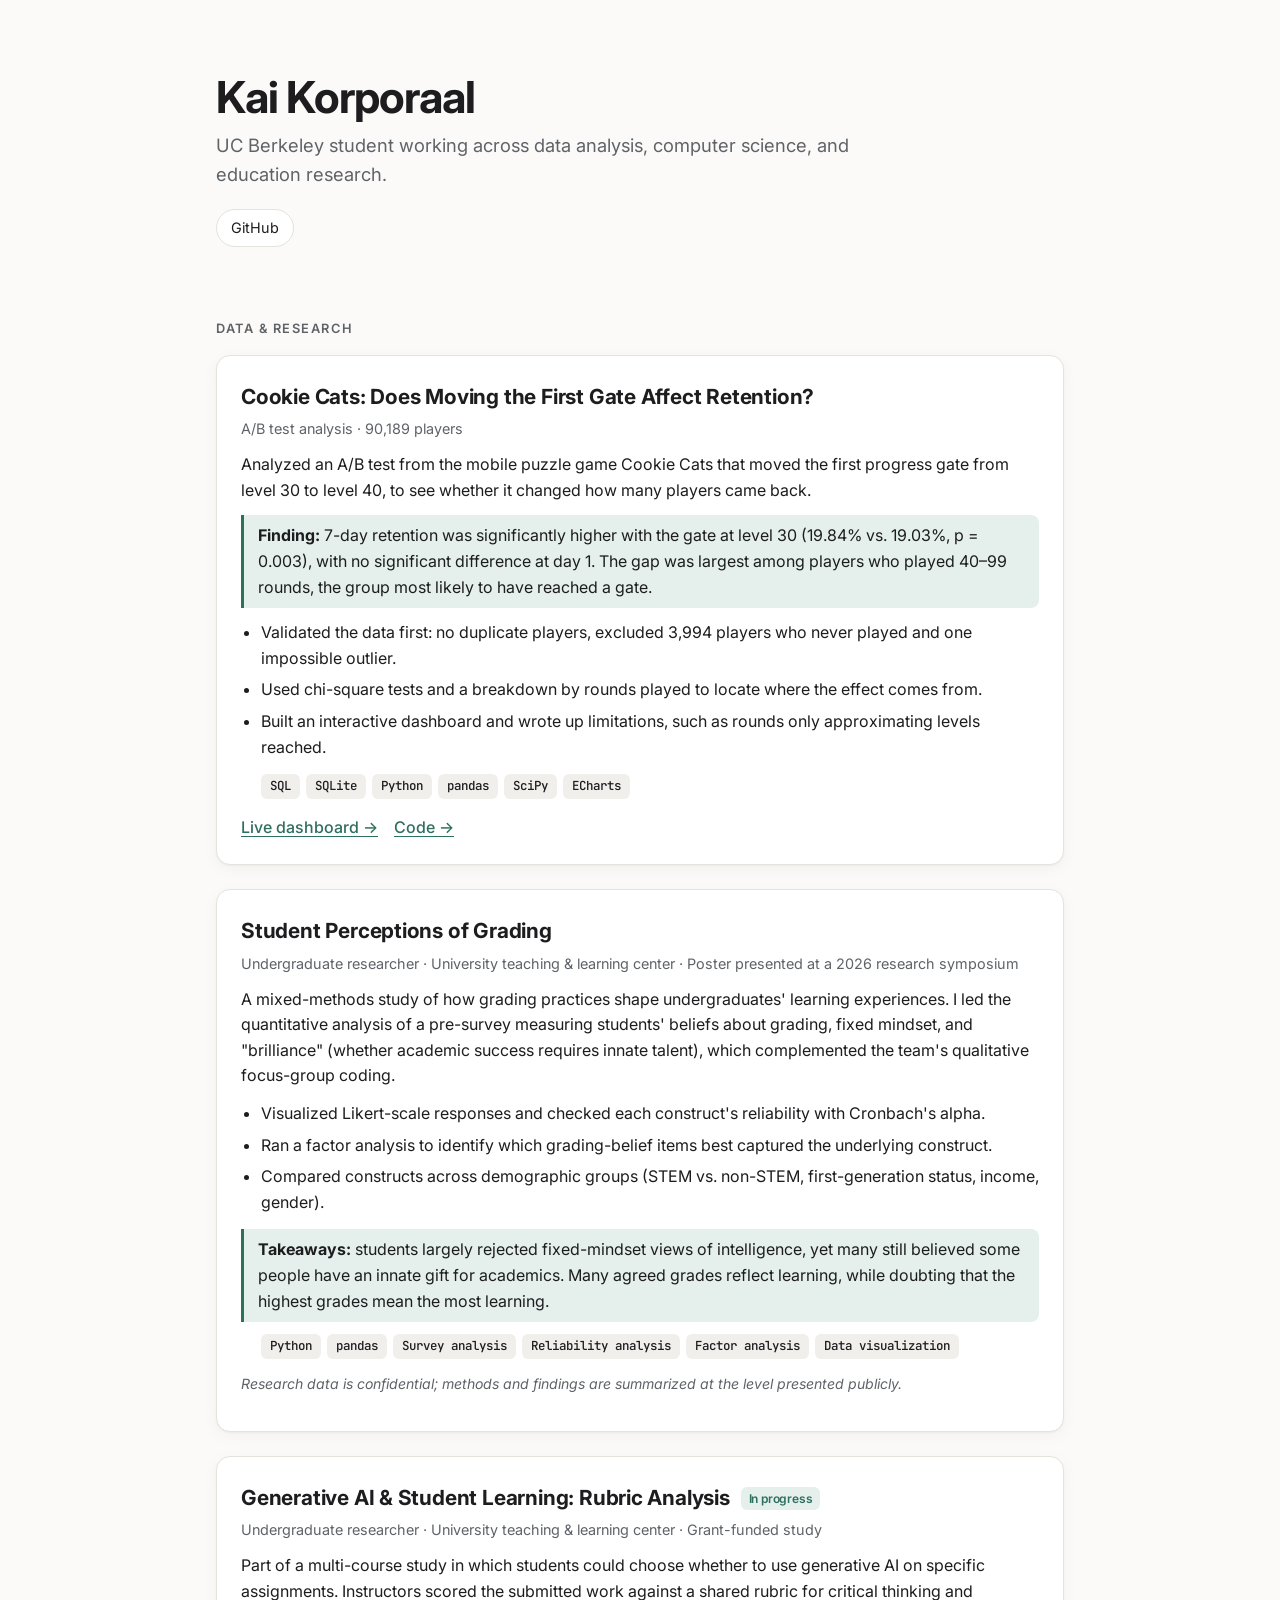
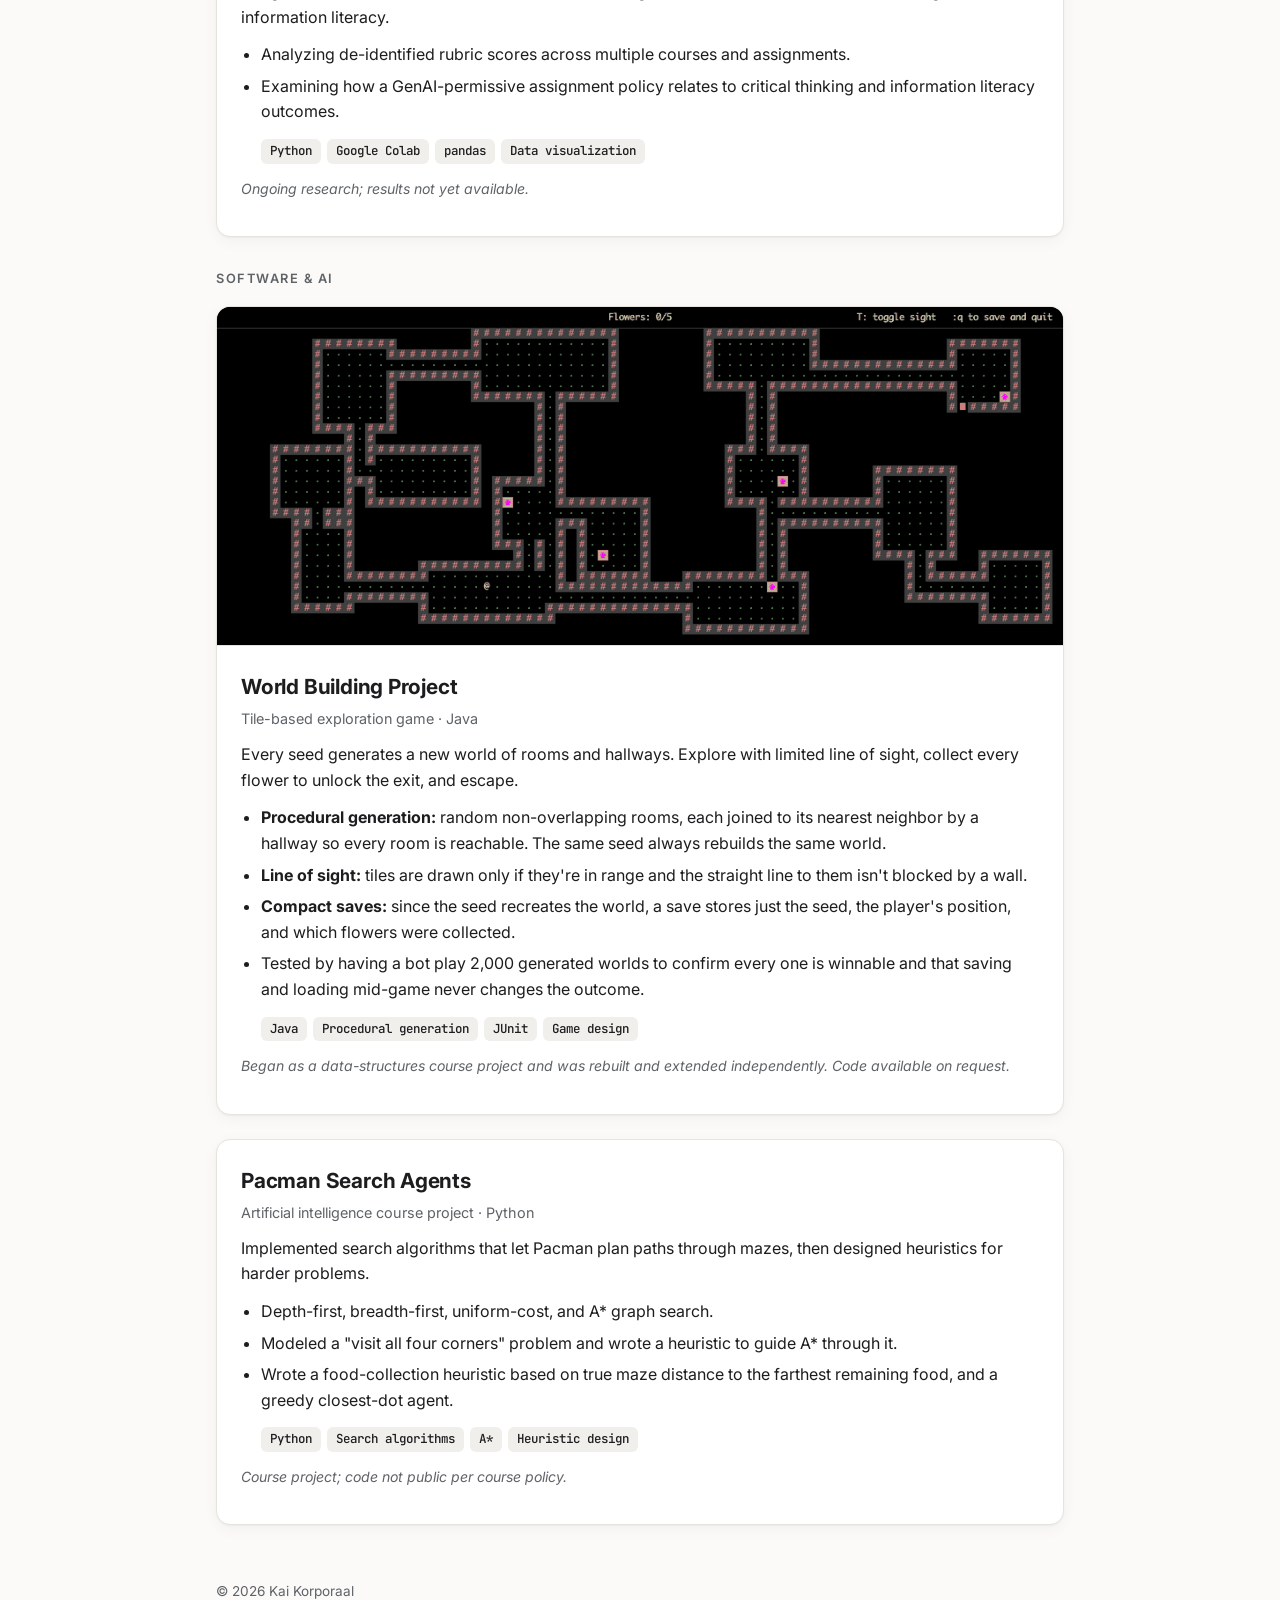
==== index.html @ c6105f13 "Add portfolio site Co-Authored-By: Claude Opus 5.5 <noreply@anthropic.com>" ====
<!DOCTYPE html>
<html lang="en">
<head>
<meta charset="utf-8">
<meta name="viewport" content="width=device-width, initial-scale=1">
<title>Kai Korporaal — Portfolio</title>
<meta name="description" content="Projects in data analysis, AI search, game development, and education research.">
<link rel="preconnect" href="https://fonts.googleapis.com">
<link rel="preconnect" href="https://fonts.gstatic.com" crossorigin>
<link href="https://fonts.googleapis.com/css2?family=Inter:wght@400;500;600;700&family=JetBrains+Mono:wght@400;500&display=swap" rel="stylesheet">
<style>
  :root {
    --bg: #fbfaf8;
    --surface: #ffffff;
    --text: #1d1d1f;
    --muted: #5f6368;
    --border: #e6e3de;
    --accent: #2f6f5e;
    --accent-soft: #e5f0ec;
    --tag-bg: #f1efeb;
    --shadow: 0 1px 2px rgba(0,0,0,.04), 0 4px 16px rgba(0,0,0,.04);
  }
  @media (prefers-color-scheme: dark) {
    :root:not([data-theme="light"]) {
      --bg: #141516;
      --surface: #1c1e20;
      --text: #ececec;
      --muted: #a3a8ad;
      --border: #2e3134;
      --accent: #7cc4ad;
      --accent-soft: #1f3530;
      --tag-bg: #262a2d;
      --shadow: none;
    }
  }
  :root[data-theme="dark"] {
    --bg: #141516;
    --surface: #1c1e20;
    --text: #ececec;
    --muted: #a3a8ad;
    --border: #2e3134;
    --accent: #7cc4ad;
    --accent-soft: #1f3530;
    --tag-bg: #262a2d;
    --shadow: none;
  }

  * { box-sizing: border-box; }
  html { -webkit-text-size-adjust: 100%; }
  body {
    margin: 0;
    background: var(--bg);
    color: var(--text);
    font: 16px/1.6 Inter, system-ui, -apple-system, sans-serif;
  }
  a { color: var(--accent); text-underline-offset: 3px; }
  .wrap { max-width: 880px; margin: 0 auto; padding: 0 16px; }

  header { padding: 72px 0 40px; }
  h1 { font-size: clamp(2rem, 5vw, 2.75rem); line-height: 1.15; margin: 0 0 8px; letter-spacing: -0.02em; }
  .headline { font-size: 1.15rem; color: var(--muted); margin: 0 0 20px; max-width: 60ch; }
  .links { display: flex; flex-wrap: wrap; gap: 10px; }
  .links a {
    display: inline-flex; align-items: center; gap: 6px;
    padding: 6px 14px; border: 1px solid var(--border); border-radius: 999px;
    background: var(--surface); color: var(--text); text-decoration: none; font-size: .9rem;
  }
  .links a:hover { border-color: var(--accent); color: var(--accent); }

  h2.section {
    font-size: .8rem; text-transform: uppercase; letter-spacing: .12em;
    color: var(--muted); margin: 32px 0 16px; font-weight: 600;
  }

  .project {
    background: var(--surface); border: 1px solid var(--border); border-radius: 14px;
    box-shadow: var(--shadow); margin-bottom: 24px; overflow: hidden;
  }
  .project .media { background: #000; border-bottom: 1px solid var(--border); }
  .project .media img { display: block; width: 100%; height: auto; }
  .project .body { padding: 24px; }
  .project h3 { margin: 0 0 4px; font-size: 1.3rem; letter-spacing: -0.01em; }
  .meta { color: var(--muted); font-size: .9rem; margin: 0 0 14px; }
  .status {
    display: inline-block; font-size: .75rem; font-weight: 600; padding: 2px 8px;
    border-radius: 6px; background: var(--accent-soft); color: var(--accent); margin-left: 6px;
    vertical-align: 2px;
  }
  .project p { margin: 0 0 12px; }
  .project ul { margin: 0 0 14px; padding-left: 20px; }
  .project li { margin-bottom: 6px; }
  .tags { display: flex; flex-wrap: wrap; gap: 6px; margin: 16px 0 0; padding: 0; list-style: none; }
  .tags li {
    font: 500 .78rem/1 "JetBrains Mono", ui-monospace, monospace;
    background: var(--tag-bg); padding: 6px 9px; border-radius: 6px; margin: 0;
  }
  .actions { display: flex; flex-wrap: wrap; gap: 16px; margin-top: 16px; font-weight: 500; }
  .note { font-size: .88rem; color: var(--muted); font-style: italic; }
  .highlight {
    border-left: 3px solid var(--accent); padding: 8px 14px; margin: 0 0 14px;
    background: var(--accent-soft); border-radius: 0 8px 8px 0;
  }

  footer { color: var(--muted); font-size: .85rem; padding: 32px 0 56px; }

  @media (max-width: 560px) {
    header { padding: 48px 0 28px; }
    .project .body { padding: 18px; }
  }
</style>
</head>
<body>
<div class="wrap">

  <header>
    <h1>Kai Korporaal</h1>
    <p class="headline">UC Berkeley student working across data analysis, computer science, and education research.</p>
    <nav class="links" aria-label="Contact">
      <a href="https://github.com/kaikorporaal28">GitHub</a>
    </nav>
  </header>

  <main>
    <h2 class="section">Data &amp; Research</h2>

    <article class="project">
      <div class="body">
        <h3>Cookie Cats: Does Moving the First Gate Affect Retention?</h3>
        <p class="meta">A/B test analysis · 90,189 players</p>
        <p>Analyzed an A/B test from the mobile puzzle game Cookie Cats that moved the first
          progress gate from level 30 to level 40, to see whether it changed how many players came back.</p>
        <p class="highlight"><strong>Finding:</strong> 7-day retention was significantly higher with the gate at level 30
          (19.84% vs. 19.03%, p = 0.003), with no significant difference at day 1. The gap was largest among
          players who played 40–99 rounds, the group most likely to have reached a gate.</p>
        <ul>
          <li>Validated the data first: no duplicate players, excluded 3,994 players who never played and one impossible outlier.</li>
          <li>Used chi-square tests and a breakdown by rounds played to locate where the effect comes from.</li>
          <li>Built an interactive dashboard and wrote up limitations, such as rounds only approximating levels reached.</li>
        </ul>
        <ul class="tags"><li>SQL</li><li>SQLite</li><li>Python</li><li>pandas</li><li>SciPy</li><li>ECharts</li></ul>
        <div class="actions">
          <a href="https://kaikorporaal28.github.io/cookie-cats/">Live dashboard →</a>
          <a href="https://github.com/kaikorporaal28/cookie-cats">Code →</a>
        </div>
      </div>
    </article>

    <article class="project">
      <div class="body">
        <h3>Student Perceptions of Grading</h3>
        <p class="meta">Undergraduate researcher · University teaching &amp; learning center · Poster presented at a 2026 research symposium</p>
        <p>A mixed-methods study of how grading practices shape undergraduates' learning experiences. I led the
          quantitative analysis of a pre-survey measuring students' beliefs about grading, fixed mindset, and
          "brilliance" (whether academic success requires innate talent), which complemented the team's
          qualitative focus-group coding.</p>
        <ul>
          <li>Visualized Likert-scale responses and checked each construct's reliability with Cronbach's alpha.</li>
          <li>Ran a factor analysis to identify which grading-belief items best captured the underlying construct.</li>
          <li>Compared constructs across demographic groups (STEM vs. non-STEM, first-generation status, income, gender).</li>
        </ul>
        <p class="highlight"><strong>Takeaways:</strong> students largely rejected fixed-mindset views of intelligence, yet
          many still believed some people have an innate gift for academics. Many agreed grades reflect learning,
          while doubting that the highest grades mean the most learning.</p>
        <ul class="tags"><li>Python</li><li>pandas</li><li>Survey analysis</li><li>Reliability analysis</li><li>Factor analysis</li><li>Data visualization</li></ul>
        <p class="note">Research data is confidential; methods and findings are summarized at the level presented publicly.</p>
      </div>
    </article>

    <article class="project">
      <div class="body">
        <h3>Generative AI &amp; Student Learning: Rubric Analysis <span class="status">In progress</span></h3>
        <p class="meta">Undergraduate researcher · University teaching &amp; learning center · Grant-funded study</p>
        <p>Part of a multi-course study in which students could choose whether to use generative AI on
          specific assignments. Instructors scored the submitted work against a shared rubric for critical
          thinking and information literacy.</p>
        <ul>
          <li>Analyzing de-identified rubric scores across multiple courses and assignments.</li>
          <li>Examining how a GenAI-permissive assignment policy relates to critical thinking and information literacy outcomes.</li>
        </ul>
        <ul class="tags"><li>Python</li><li>Google Colab</li><li>pandas</li><li>Data visualization</li></ul>
        <p class="note">Ongoing research; results not yet available.</p>
      </div>
    </article>

    <h2 class="section">Software &amp; AI</h2>

    <article class="project">
      <div class="media">
        <img src="assets/world-building-demo.gif" width="960" height="384"
             alt="Gameplay: the player explores a generated dungeon with limited line of sight, collects five flowers, and escapes through the door.">
      </div>
      <div class="body">
        <h3>World Building Project</h3>
        <p class="meta">Tile-based exploration game · Java</p>
        <p>Every seed generates a new world of rooms and hallways. Explore with limited line of sight,
          collect every flower to unlock the exit, and escape.</p>
        <ul>
          <li><strong>Procedural generation:</strong> random non-overlapping rooms, each joined to its nearest neighbor by a hallway so every room is reachable. The same seed always rebuilds the same world.</li>
          <li><strong>Line of sight:</strong> tiles are drawn only if they're in range and the straight line to them isn't blocked by a wall.</li>
          <li><strong>Compact saves:</strong> since the seed recreates the world, a save stores just the seed, the player's position, and which flowers were collected.</li>
          <li>Tested by having a bot play 2,000 generated worlds to confirm every one is winnable and that saving and loading mid-game never changes the outcome.</li>
        </ul>
        <ul class="tags"><li>Java</li><li>Procedural generation</li><li>JUnit</li><li>Game design</li></ul>
        <p class="note">Began as a data-structures course project and was rebuilt and extended independently. Code available on request.</p>
      </div>
    </article>

    <article class="project">
      <div class="body">
        <h3>Pacman Search Agents</h3>
        <p class="meta">Artificial intelligence course project · Python</p>
        <p>Implemented search algorithms that let Pacman plan paths through mazes, then designed heuristics
          for harder problems.</p>
        <ul>
          <li>Depth-first, breadth-first, uniform-cost, and A* graph search.</li>
          <li>Modeled a "visit all four corners" problem and wrote a heuristic to guide A* through it.</li>
          <li>Wrote a food-collection heuristic based on true maze distance to the farthest remaining food, and a greedy closest-dot agent.</li>
        </ul>
        <ul class="tags"><li>Python</li><li>Search algorithms</li><li>A*</li><li>Heuristic design</li></ul>
        <p class="note">Course project; code not public per course policy.</p>
      </div>
    </article>
  </main>

  <footer>© 2026 Kai Korporaal</footer>
</div>
</body>
</html>
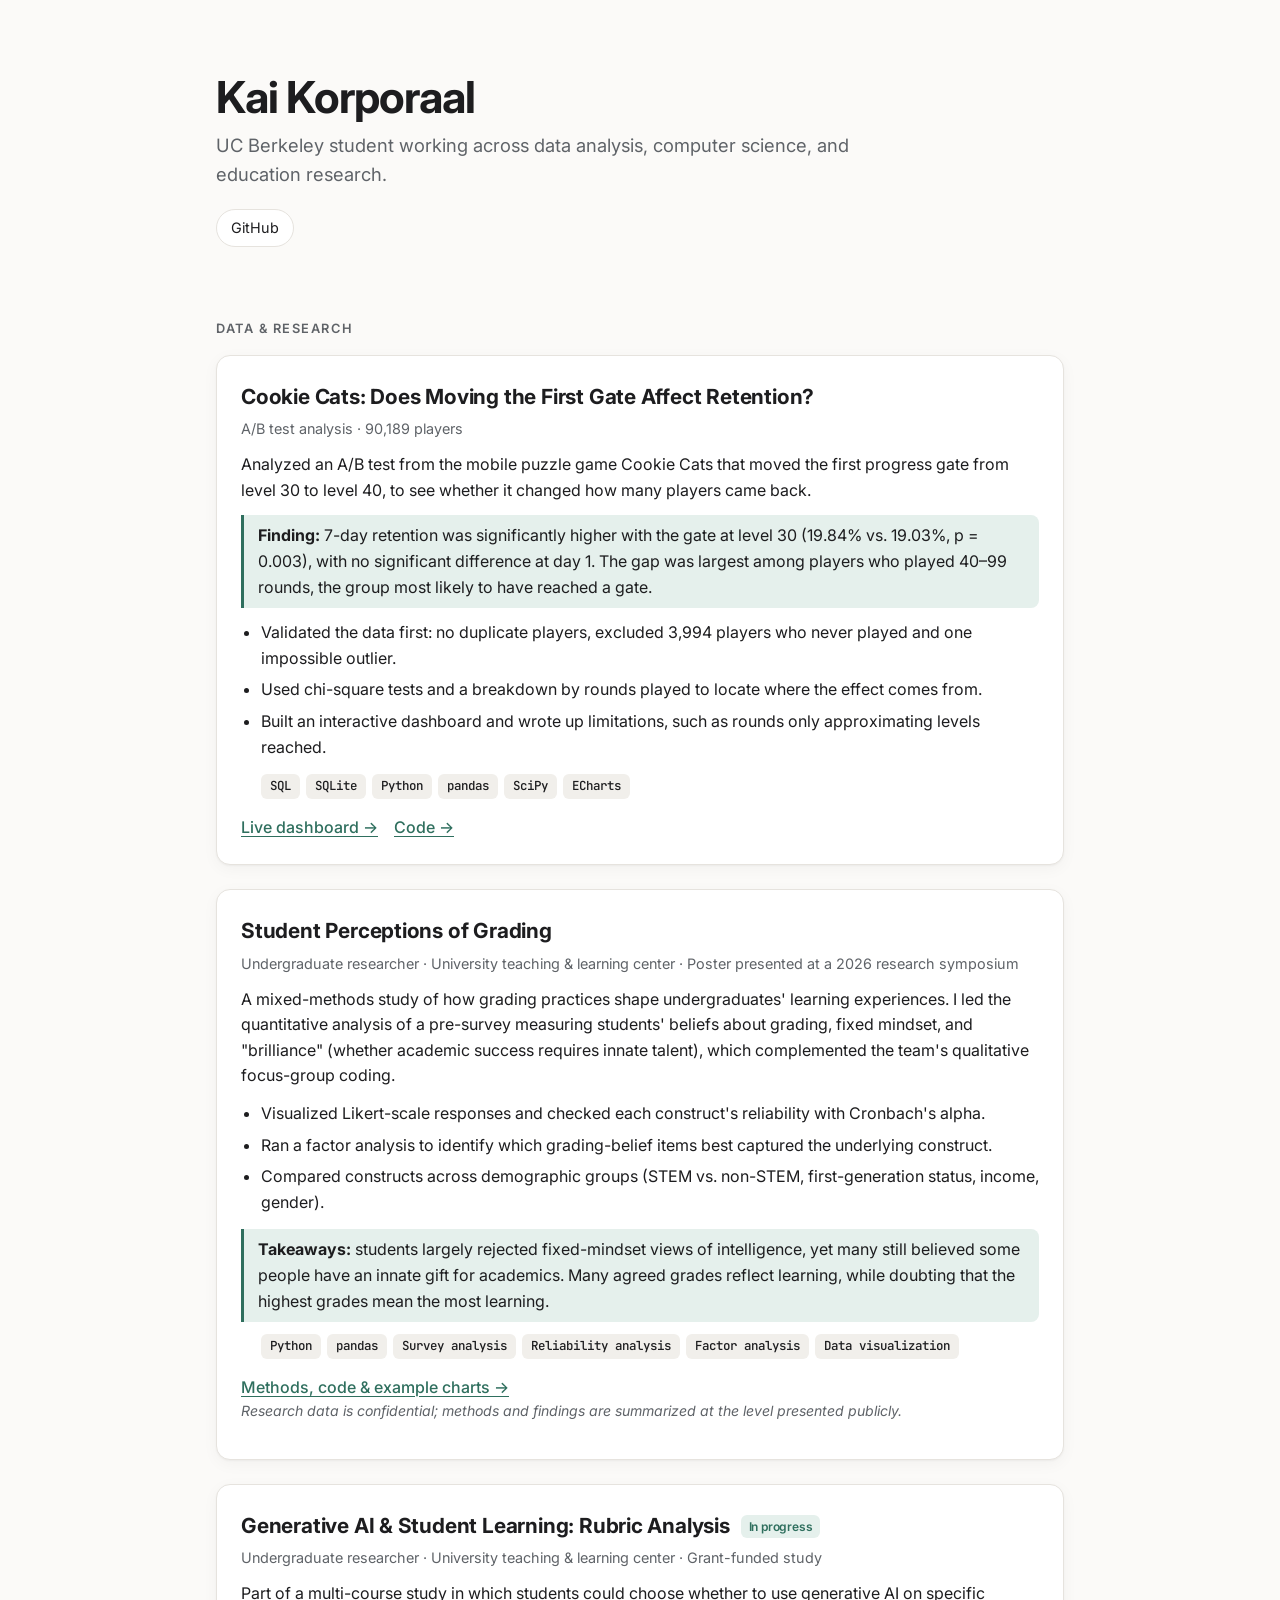
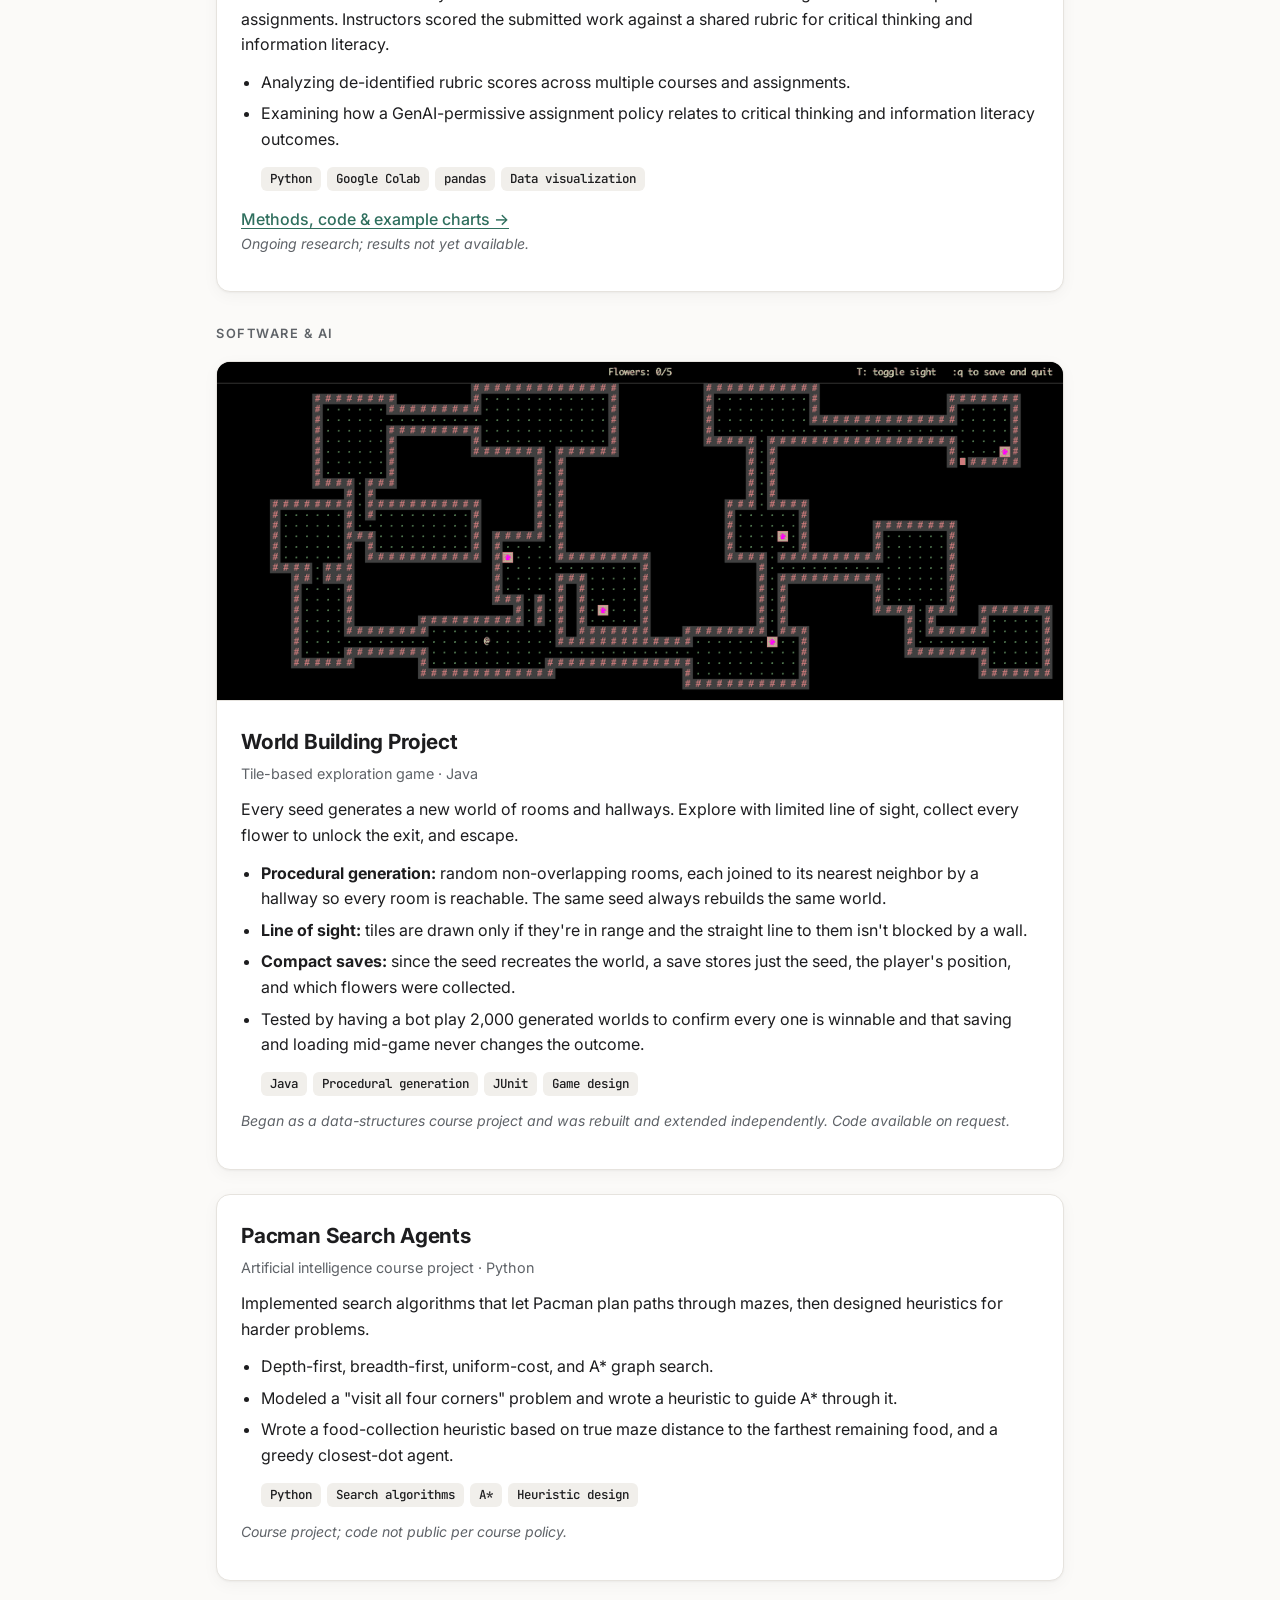
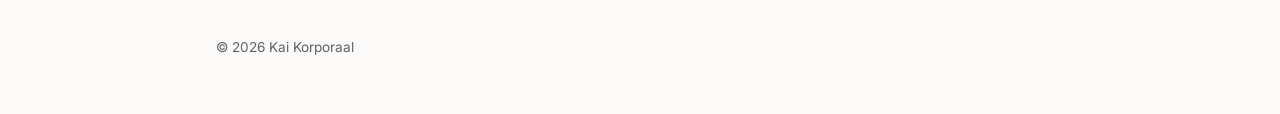
==== commit 53080a85: "Add research detail pages with code samples and simulated-data charts Co-Authored-By: Claude Opus 5." ====
--- a/index.html
+++ b/index.html
@@ -8,106 +8,7 @@
 <link rel="preconnect" href="https://fonts.googleapis.com">
 <link rel="preconnect" href="https://fonts.gstatic.com" crossorigin>
 <link href="https://fonts.googleapis.com/css2?family=Inter:wght@400;500;600;700&family=JetBrains+Mono:wght@400;500&display=swap" rel="stylesheet">
-<style>
-  :root {
-    --bg: #fbfaf8;
-    --surface: #ffffff;
-    --text: #1d1d1f;
-    --muted: #5f6368;
-    --border: #e6e3de;
-    --accent: #2f6f5e;
-    --accent-soft: #e5f0ec;
-    --tag-bg: #f1efeb;
-    --shadow: 0 1px 2px rgba(0,0,0,.04), 0 4px 16px rgba(0,0,0,.04);
-  }
-  @media (prefers-color-scheme: dark) {
-    :root:not([data-theme="light"]) {
-      --bg: #141516;
-      --surface: #1c1e20;
-      --text: #ececec;
-      --muted: #a3a8ad;
-      --border: #2e3134;
-      --accent: #7cc4ad;
-      --accent-soft: #1f3530;
-      --tag-bg: #262a2d;
-      --shadow: none;
-    }
-  }
-  :root[data-theme="dark"] {
-    --bg: #141516;
-    --surface: #1c1e20;
-    --text: #ececec;
-    --muted: #a3a8ad;
-    --border: #2e3134;
-    --accent: #7cc4ad;
-    --accent-soft: #1f3530;
-    --tag-bg: #262a2d;
-    --shadow: none;
-  }
-
-  * { box-sizing: border-box; }
-  html { -webkit-text-size-adjust: 100%; }
-  body {
-    margin: 0;
-    background: var(--bg);
-    color: var(--text);
-    font: 16px/1.6 Inter, system-ui, -apple-system, sans-serif;
-  }
-  a { color: var(--accent); text-underline-offset: 3px; }
-  .wrap { max-width: 880px; margin: 0 auto; padding: 0 16px; }
-
-  header { padding: 72px 0 40px; }
-  h1 { font-size: clamp(2rem, 5vw, 2.75rem); line-height: 1.15; margin: 0 0 8px; letter-spacing: -0.02em; }
-  .headline { font-size: 1.15rem; color: var(--muted); margin: 0 0 20px; max-width: 60ch; }
-  .links { display: flex; flex-wrap: wrap; gap: 10px; }
-  .links a {
-    display: inline-flex; align-items: center; gap: 6px;
-    padding: 6px 14px; border: 1px solid var(--border); border-radius: 999px;
-    background: var(--surface); color: var(--text); text-decoration: none; font-size: .9rem;
-  }
-  .links a:hover { border-color: var(--accent); color: var(--accent); }
-
-  h2.section {
-    font-size: .8rem; text-transform: uppercase; letter-spacing: .12em;
-    color: var(--muted); margin: 32px 0 16px; font-weight: 600;
-  }
-
-  .project {
-    background: var(--surface); border: 1px solid var(--border); border-radius: 14px;
-    box-shadow: var(--shadow); margin-bottom: 24px; overflow: hidden;
-  }
-  .project .media { background: #000; border-bottom: 1px solid var(--border); }
-  .project .media img { display: block; width: 100%; height: auto; }
-  .project .body { padding: 24px; }
-  .project h3 { margin: 0 0 4px; font-size: 1.3rem; letter-spacing: -0.01em; }
-  .meta { color: var(--muted); font-size: .9rem; margin: 0 0 14px; }
-  .status {
-    display: inline-block; font-size: .75rem; font-weight: 600; padding: 2px 8px;
-    border-radius: 6px; background: var(--accent-soft); color: var(--accent); margin-left: 6px;
-    vertical-align: 2px;
-  }
-  .project p { margin: 0 0 12px; }
-  .project ul { margin: 0 0 14px; padding-left: 20px; }
-  .project li { margin-bottom: 6px; }
-  .tags { display: flex; flex-wrap: wrap; gap: 6px; margin: 16px 0 0; padding: 0; list-style: none; }
-  .tags li {
-    font: 500 .78rem/1 "JetBrains Mono", ui-monospace, monospace;
-    background: var(--tag-bg); padding: 6px 9px; border-radius: 6px; margin: 0;
-  }
-  .actions { display: flex; flex-wrap: wrap; gap: 16px; margin-top: 16px; font-weight: 500; }
-  .note { font-size: .88rem; color: var(--muted); font-style: italic; }
-  .highlight {
-    border-left: 3px solid var(--accent); padding: 8px 14px; margin: 0 0 14px;
-    background: var(--accent-soft); border-radius: 0 8px 8px 0;
-  }
-
-  footer { color: var(--muted); font-size: .85rem; padding: 32px 0 56px; }
-
-  @media (max-width: 560px) {
-    header { padding: 48px 0 28px; }
-    .project .body { padding: 18px; }
-  }
-</style>
+<link rel="stylesheet" href="assets/style.css">
 </head>
 <body>
 <div class="wrap">
@@ -162,6 +63,7 @@
           many still believed some people have an innate gift for academics. Many agreed grades reflect learning,
           while doubting that the highest grades mean the most learning.</p>
         <ul class="tags"><li>Python</li><li>pandas</li><li>Survey analysis</li><li>Reliability analysis</li><li>Factor analysis</li><li>Data visualization</li></ul>
+        <div class="actions"><a href="research-grading.html">Methods, code &amp; example charts →</a></div>
         <p class="note">Research data is confidential; methods and findings are summarized at the level presented publicly.</p>
       </div>
     </article>
@@ -178,6 +80,7 @@
           <li>Examining how a GenAI-permissive assignment policy relates to critical thinking and information literacy outcomes.</li>
         </ul>
         <ul class="tags"><li>Python</li><li>Google Colab</li><li>pandas</li><li>Data visualization</li></ul>
+        <div class="actions"><a href="research-genai.html">Methods, code &amp; example charts →</a></div>
         <p class="note">Ongoing research; results not yet available.</p>
       </div>
     </article>
--- a/assets/style.css
+++ b/assets/style.css
@@ -0,0 +1,124 @@
+:root {
+  --bg: #fbfaf8;
+  --surface: #ffffff;
+  --text: #1d1d1f;
+  --muted: #5f6368;
+  --border: #e6e3de;
+  --accent: #2f6f5e;
+  --accent-soft: #e5f0ec;
+  --tag-bg: #f1efeb;
+  --shadow: 0 1px 2px rgba(0,0,0,.04), 0 4px 16px rgba(0,0,0,.04);
+}
+@media (prefers-color-scheme: dark) {
+  :root:not([data-theme="light"]) {
+    --bg: #141516;
+    --surface: #1c1e20;
+    --text: #ececec;
+    --muted: #a3a8ad;
+    --border: #2e3134;
+    --accent: #7cc4ad;
+    --accent-soft: #1f3530;
+    --tag-bg: #262a2d;
+    --shadow: none;
+  }
+}
+:root[data-theme="dark"] {
+  --bg: #141516;
+  --surface: #1c1e20;
+  --text: #ececec;
+  --muted: #a3a8ad;
+  --border: #2e3134;
+  --accent: #7cc4ad;
+  --accent-soft: #1f3530;
+  --tag-bg: #262a2d;
+  --shadow: none;
+}
+
+* { box-sizing: border-box; }
+html { -webkit-text-size-adjust: 100%; }
+body {
+  margin: 0;
+  background: var(--bg);
+  color: var(--text);
+  font: 16px/1.6 Inter, system-ui, -apple-system, sans-serif;
+}
+a { color: var(--accent); text-underline-offset: 3px; }
+.wrap { max-width: 880px; margin: 0 auto; padding: 0 16px; }
+
+header { padding: 72px 0 40px; }
+h1 { font-size: clamp(2rem, 5vw, 2.75rem); line-height: 1.15; margin: 0 0 8px; letter-spacing: -0.02em; }
+.headline { font-size: 1.15rem; color: var(--muted); margin: 0 0 20px; max-width: 60ch; }
+.links { display: flex; flex-wrap: wrap; gap: 10px; }
+.links a {
+  display: inline-flex; align-items: center; gap: 6px;
+  padding: 6px 14px; border: 1px solid var(--border); border-radius: 999px;
+  background: var(--surface); color: var(--text); text-decoration: none; font-size: .9rem;
+}
+.links a:hover { border-color: var(--accent); color: var(--accent); }
+
+h2.section {
+  font-size: .8rem; text-transform: uppercase; letter-spacing: .12em;
+  color: var(--muted); margin: 32px 0 16px; font-weight: 600;
+}
+
+.project {
+  background: var(--surface); border: 1px solid var(--border); border-radius: 14px;
+  box-shadow: var(--shadow); margin-bottom: 24px; overflow: hidden;
+}
+.project .media { background: #000; border-bottom: 1px solid var(--border); }
+.project .media img { display: block; width: 100%; height: auto; }
+.project .body { padding: 24px; }
+.project h3 { margin: 0 0 4px; font-size: 1.3rem; letter-spacing: -0.01em; }
+.meta { color: var(--muted); font-size: .9rem; margin: 0 0 14px; }
+.status {
+  display: inline-block; font-size: .75rem; font-weight: 600; padding: 2px 8px;
+  border-radius: 6px; background: var(--accent-soft); color: var(--accent); margin-left: 6px;
+  vertical-align: 2px;
+}
+.project p { margin: 0 0 12px; }
+.project ul { margin: 0 0 14px; padding-left: 20px; }
+.project li { margin-bottom: 6px; }
+.tags { display: flex; flex-wrap: wrap; gap: 6px; margin: 16px 0 0; padding: 0; list-style: none; }
+.tags li {
+  font: 500 .78rem/1 "JetBrains Mono", ui-monospace, monospace;
+  background: var(--tag-bg); padding: 6px 9px; border-radius: 6px; margin: 0;
+}
+.actions { display: flex; flex-wrap: wrap; gap: 16px; margin-top: 16px; font-weight: 500; }
+.note { font-size: .88rem; color: var(--muted); font-style: italic; }
+.highlight {
+  border-left: 3px solid var(--accent); padding: 8px 14px; margin: 0 0 14px;
+  background: var(--accent-soft); border-radius: 0 8px 8px 0;
+}
+
+footer { color: var(--muted); font-size: .85rem; padding: 32px 0 56px; }
+
+@media (max-width: 560px) {
+  header { padding: 48px 0 28px; }
+  .project .body { padding: 18px; }
+}
+
+/* detail pages */
+.back { display: inline-block; margin: 40px 0 0; font-weight: 500; }
+.page-head { padding: 20px 0 8px; }
+.page-head h1 { font-size: clamp(1.7rem, 4.5vw, 2.3rem); }
+.sim-banner {
+  border: 1px solid var(--border); background: var(--surface); border-radius: 10px;
+  padding: 12px 16px; font-size: .92rem; color: var(--muted); margin: 8px 0 24px;
+}
+.sim-banner strong { color: var(--text); }
+.section-block { margin: 36px 0; }
+.section-block h2 { font-size: 1.25rem; margin: 0 0 8px; letter-spacing: -0.01em; }
+.section-block > p { margin: 0 0 14px; max-width: 70ch; }
+figure { margin: 0 0 20px; background: #fff; border: 1px solid var(--border); border-radius: 12px; padding: 12px; }
+figure img { display: block; width: 100%; height: auto; }
+figcaption { font-size: .85rem; color: #5f6368; margin-top: 8px; }
+pre {
+  margin: 0 0 20px; border: 1px solid var(--border); border-radius: 12px; overflow-x: auto;
+  font: 13px/1.55 "JetBrains Mono", ui-monospace, monospace;
+}
+pre code.hljs { padding: 16px 18px; background: var(--surface); }
+.grid2 { display: grid; grid-template-columns: 1fr 1fr; gap: 16px; }
+@media (max-width: 720px) { .grid2 { grid-template-columns: 1fr; } }
+
+figure.narrow { max-width: 560px; }
+@media (max-width: 560px) { pre { font-size: 11.5px; } }
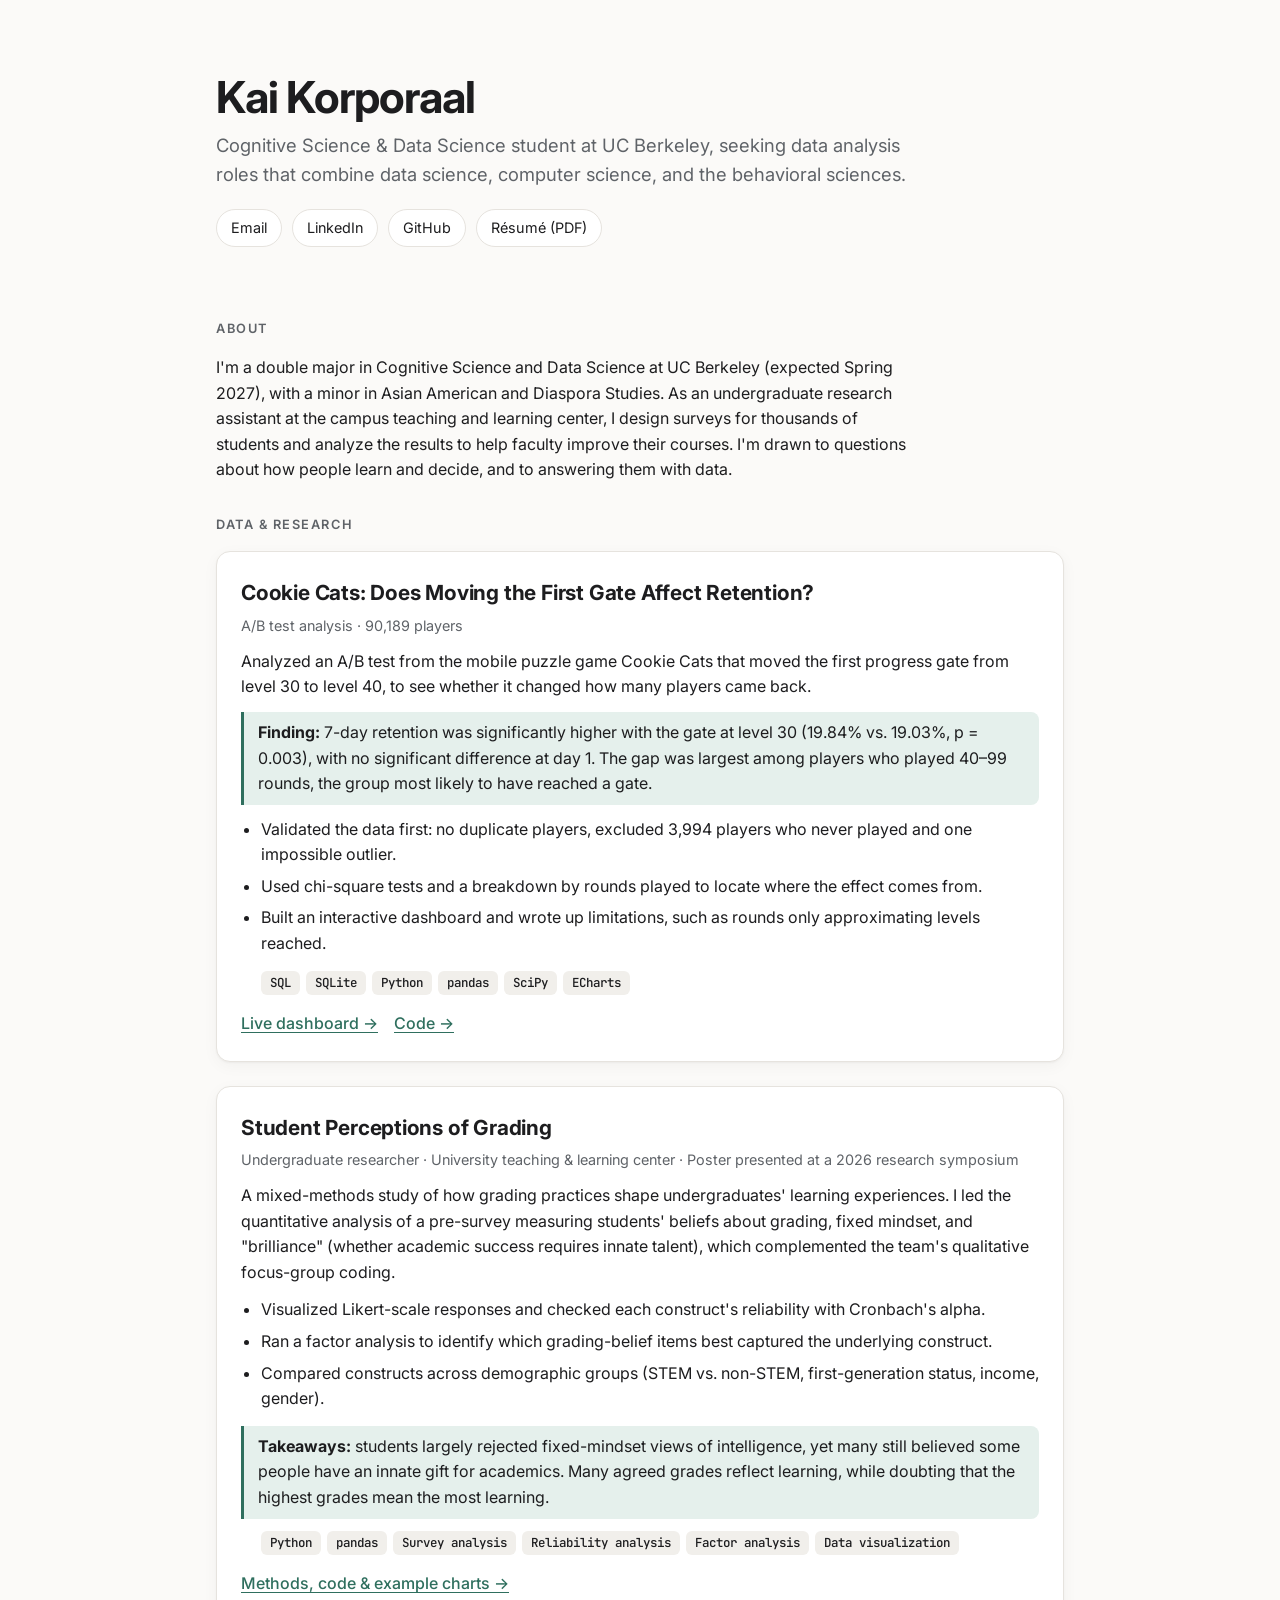
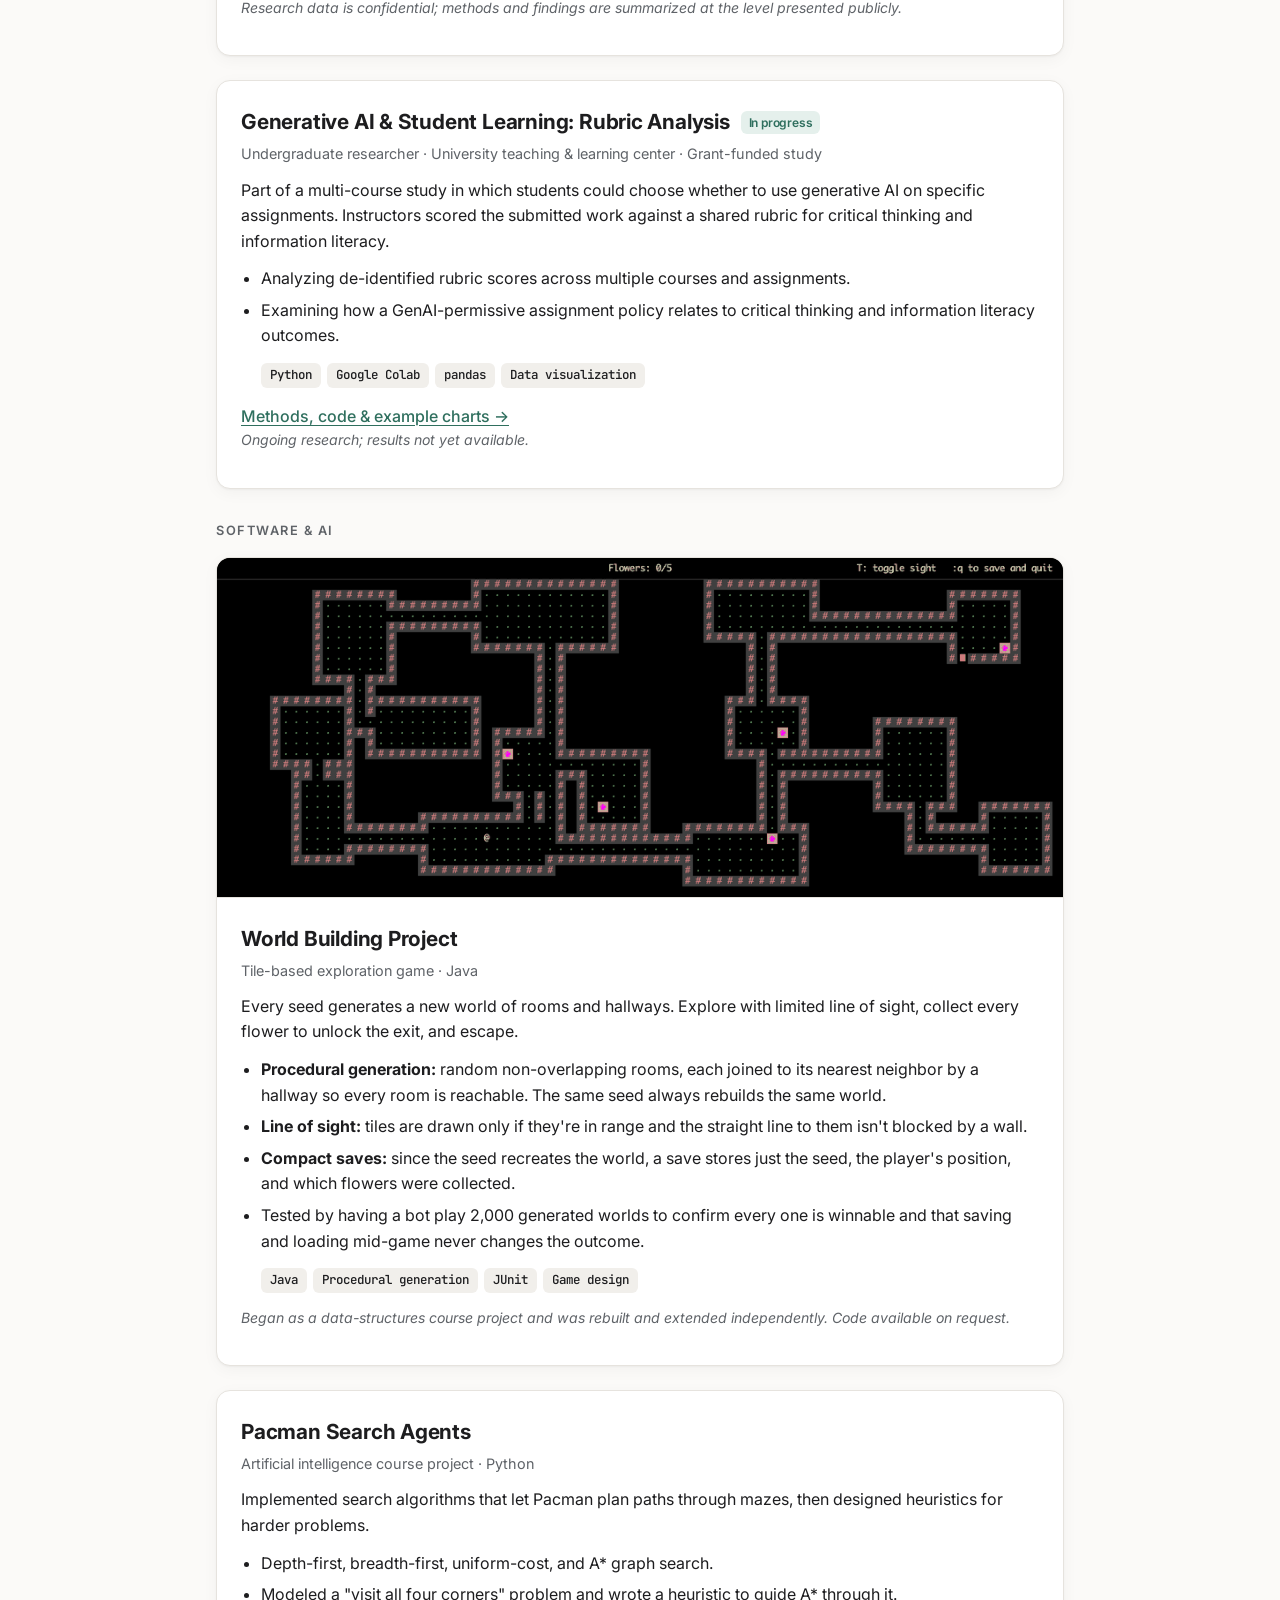
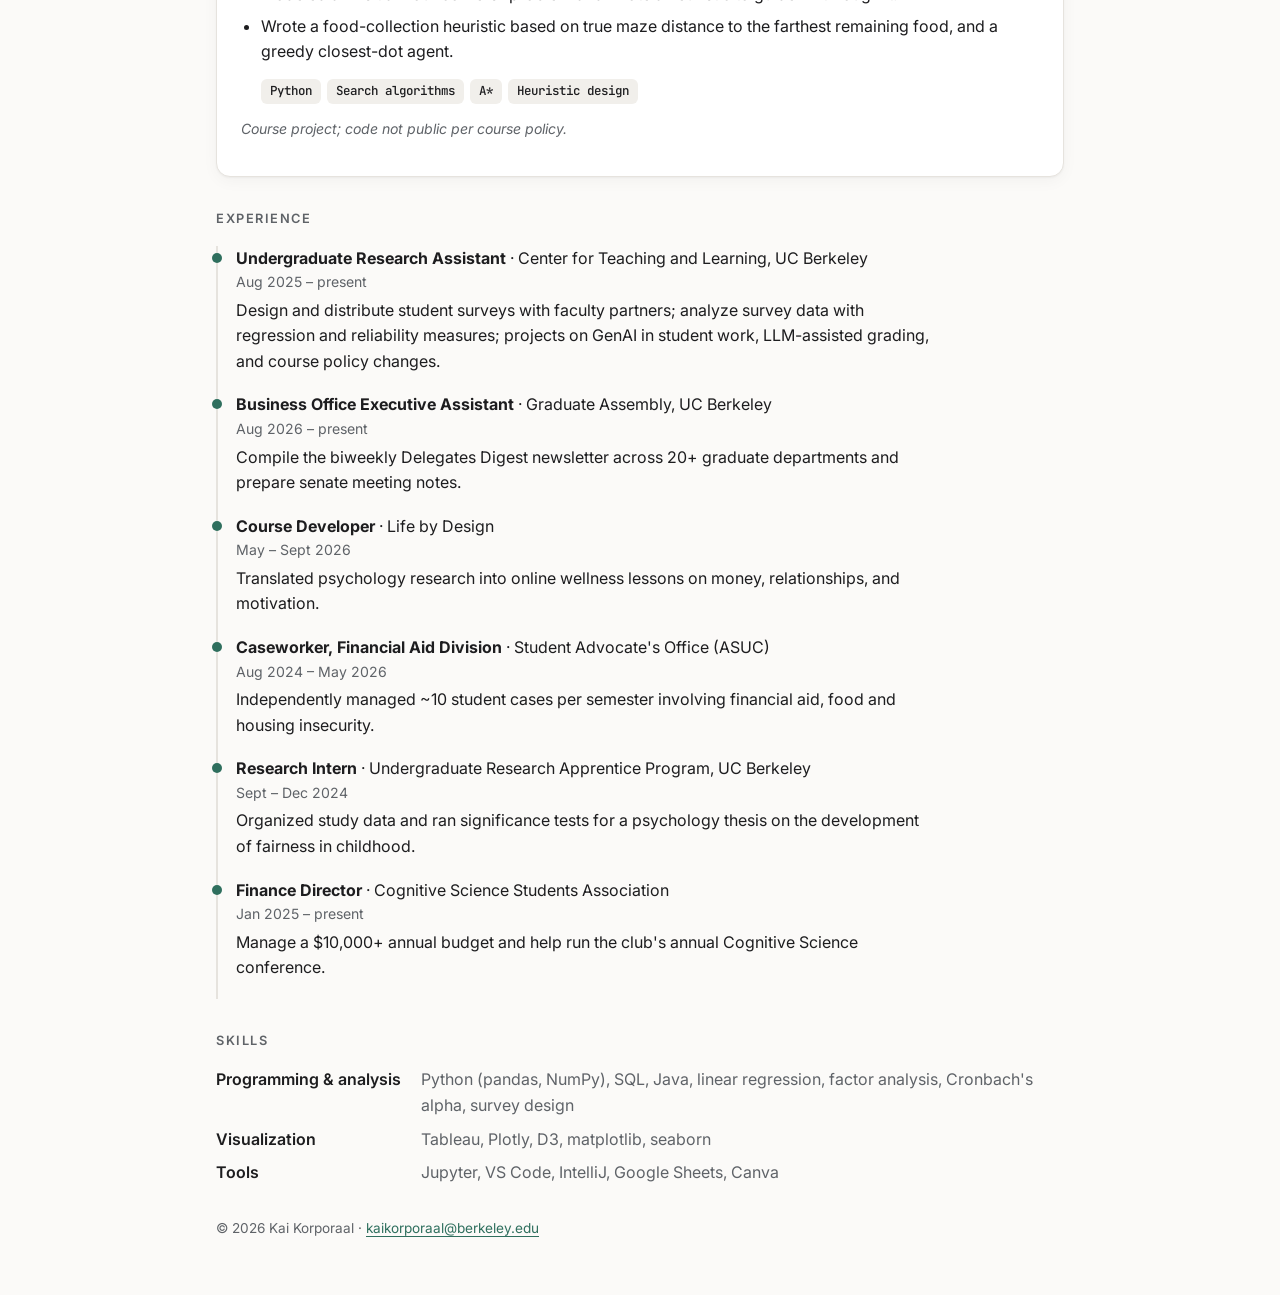
==== commit 61d159a2: "Add contact links, about, experience, and skills Co-Authored-By: Claude Opus 5.5 <noreply@anthropic." ====
--- a/index.html
+++ b/index.html
@@ -15,13 +15,24 @@
 
   <header>
     <h1>Kai Korporaal</h1>
-    <p class="headline">UC Berkeley student working across data analysis, computer science, and education research.</p>
+    <p class="headline">Cognitive Science &amp; Data Science student at UC Berkeley, seeking data analysis roles
+      that combine data science, computer science, and the behavioral sciences.</p>
     <nav class="links" aria-label="Contact">
+      <a href="mailto:kaikorporaal@berkeley.edu">Email</a>
+      <a href="https://www.linkedin.com/in/kai-korporaal-39133924b">LinkedIn</a>
       <a href="https://github.com/kaikorporaal28">GitHub</a>
+      <a href="assets/Kai_Korporaal_Resume.pdf">Résumé (PDF)</a>
     </nav>
   </header>
 
   <main>
+    <h2 class="section">About</h2>
+    <p class="about">I'm a double major in Cognitive Science and Data Science at UC Berkeley (expected Spring 2027),
+      with a minor in Asian American and Diaspora Studies. As an undergraduate research assistant at the
+      campus teaching and learning center, I design surveys for thousands of students and analyze the
+      results to help faculty improve their courses. I'm drawn to questions about how people learn and
+      decide, and to answering them with data.</p>
+
     <h2 class="section">Data &amp; Research</h2>
 
     <article class="project">
@@ -125,7 +136,41 @@
     </article>
   </main>
 
-  <footer>© 2026 Kai Korporaal</footer>
+  <section aria-labelledby="exp">
+    <h2 class="section" id="exp">Experience</h2>
+    <ul class="timeline">
+      <li><div class="role"><strong>Undergraduate Research Assistant</strong> · Center for Teaching and Learning, UC Berkeley</div>
+        <div class="when">Aug 2025 – present</div>
+        <p>Design and distribute student surveys with faculty partners; analyze survey data with regression and
+          reliability measures; projects on GenAI in student work, LLM-assisted grading, and course policy changes.</p></li>
+      <li><div class="role"><strong>Business Office Executive Assistant</strong> · Graduate Assembly, UC Berkeley</div>
+        <div class="when">Aug 2026 – present</div>
+        <p>Compile the biweekly Delegates Digest newsletter across 20+ graduate departments and prepare senate meeting notes.</p></li>
+      <li><div class="role"><strong>Course Developer</strong> · Life by Design</div>
+        <div class="when">May – Sept 2026</div>
+        <p>Translated psychology research into online wellness lessons on money, relationships, and motivation.</p></li>
+      <li><div class="role"><strong>Caseworker, Financial Aid Division</strong> · Student Advocate's Office (ASUC)</div>
+        <div class="when">Aug 2024 – May 2026</div>
+        <p>Independently managed ~10 student cases per semester involving financial aid, food and housing insecurity.</p></li>
+      <li><div class="role"><strong>Research Intern</strong> · Undergraduate Research Apprentice Program, UC Berkeley</div>
+        <div class="when">Sept – Dec 2024</div>
+        <p>Organized study data and ran significance tests for a psychology thesis on the development of fairness in childhood.</p></li>
+      <li><div class="role"><strong>Finance Director</strong> · Cognitive Science Students Association</div>
+        <div class="when">Jan 2025 – present</div>
+        <p>Manage a $10,000+ annual budget and help run the club's annual Cognitive Science conference.</p></li>
+    </ul>
+  </section>
+
+  <section aria-labelledby="skills">
+    <h2 class="section" id="skills">Skills</h2>
+    <dl class="skills">
+      <dt>Programming &amp; analysis</dt><dd>Python (pandas, NumPy), SQL, Java, linear regression, factor analysis, Cronbach's alpha, survey design</dd>
+      <dt>Visualization</dt><dd>Tableau, Plotly, D3, matplotlib, seaborn</dd>
+      <dt>Tools</dt><dd>Jupyter, VS Code, IntelliJ, Google Sheets, Canva</dd>
+    </dl>
+  </section>
+
+  <footer>© 2026 Kai Korporaal · <a href="mailto:kaikorporaal@berkeley.edu">kaikorporaal@berkeley.edu</a></footer>
 </div>
 </body>
 </html>
--- a/assets/style.css
+++ b/assets/style.css
@@ -122,3 +122,18 @@
 
 figure.narrow { max-width: 560px; }
 @media (max-width: 560px) { pre { font-size: 11.5px; } }
+
+/* about / experience / skills */
+.about { max-width: 70ch; margin: 0 0 8px; }
+.timeline { list-style: none; padding: 0; margin: 0 0 8px; }
+.timeline li { border-left: 2px solid var(--border); padding: 0 0 18px 18px; position: relative; }
+.timeline li::before {
+  content: ""; position: absolute; left: -6px; top: 7px; width: 10px; height: 10px;
+  border-radius: 50%; background: var(--accent);
+}
+.timeline .when { color: var(--muted); font-size: .88rem; }
+.timeline p { margin: 4px 0 0; max-width: 70ch; }
+.skills { display: grid; grid-template-columns: max-content 1fr; gap: 8px 20px; margin: 0; }
+.skills dt { font-weight: 600; }
+.skills dd { margin: 0; color: var(--muted); }
+@media (max-width: 560px) { .skills { grid-template-columns: 1fr; } .skills dd { margin-bottom: 8px; } }
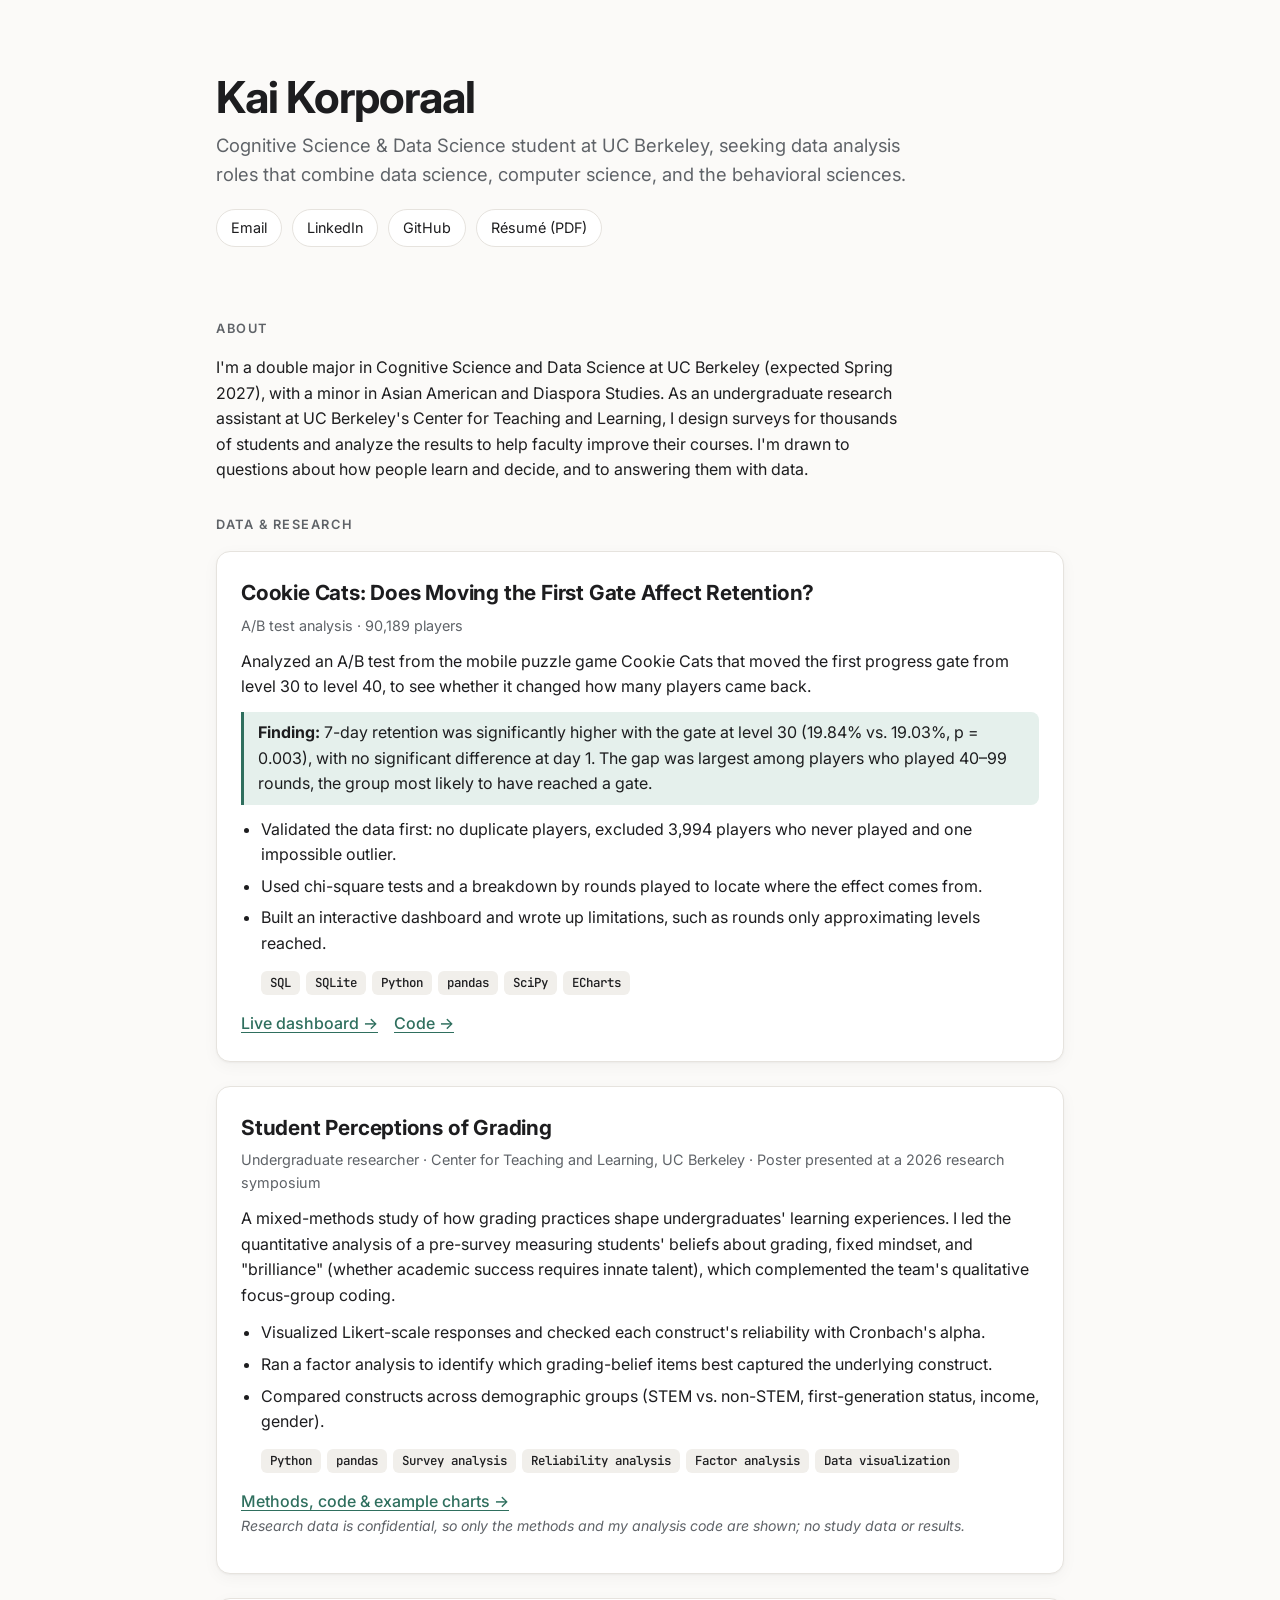
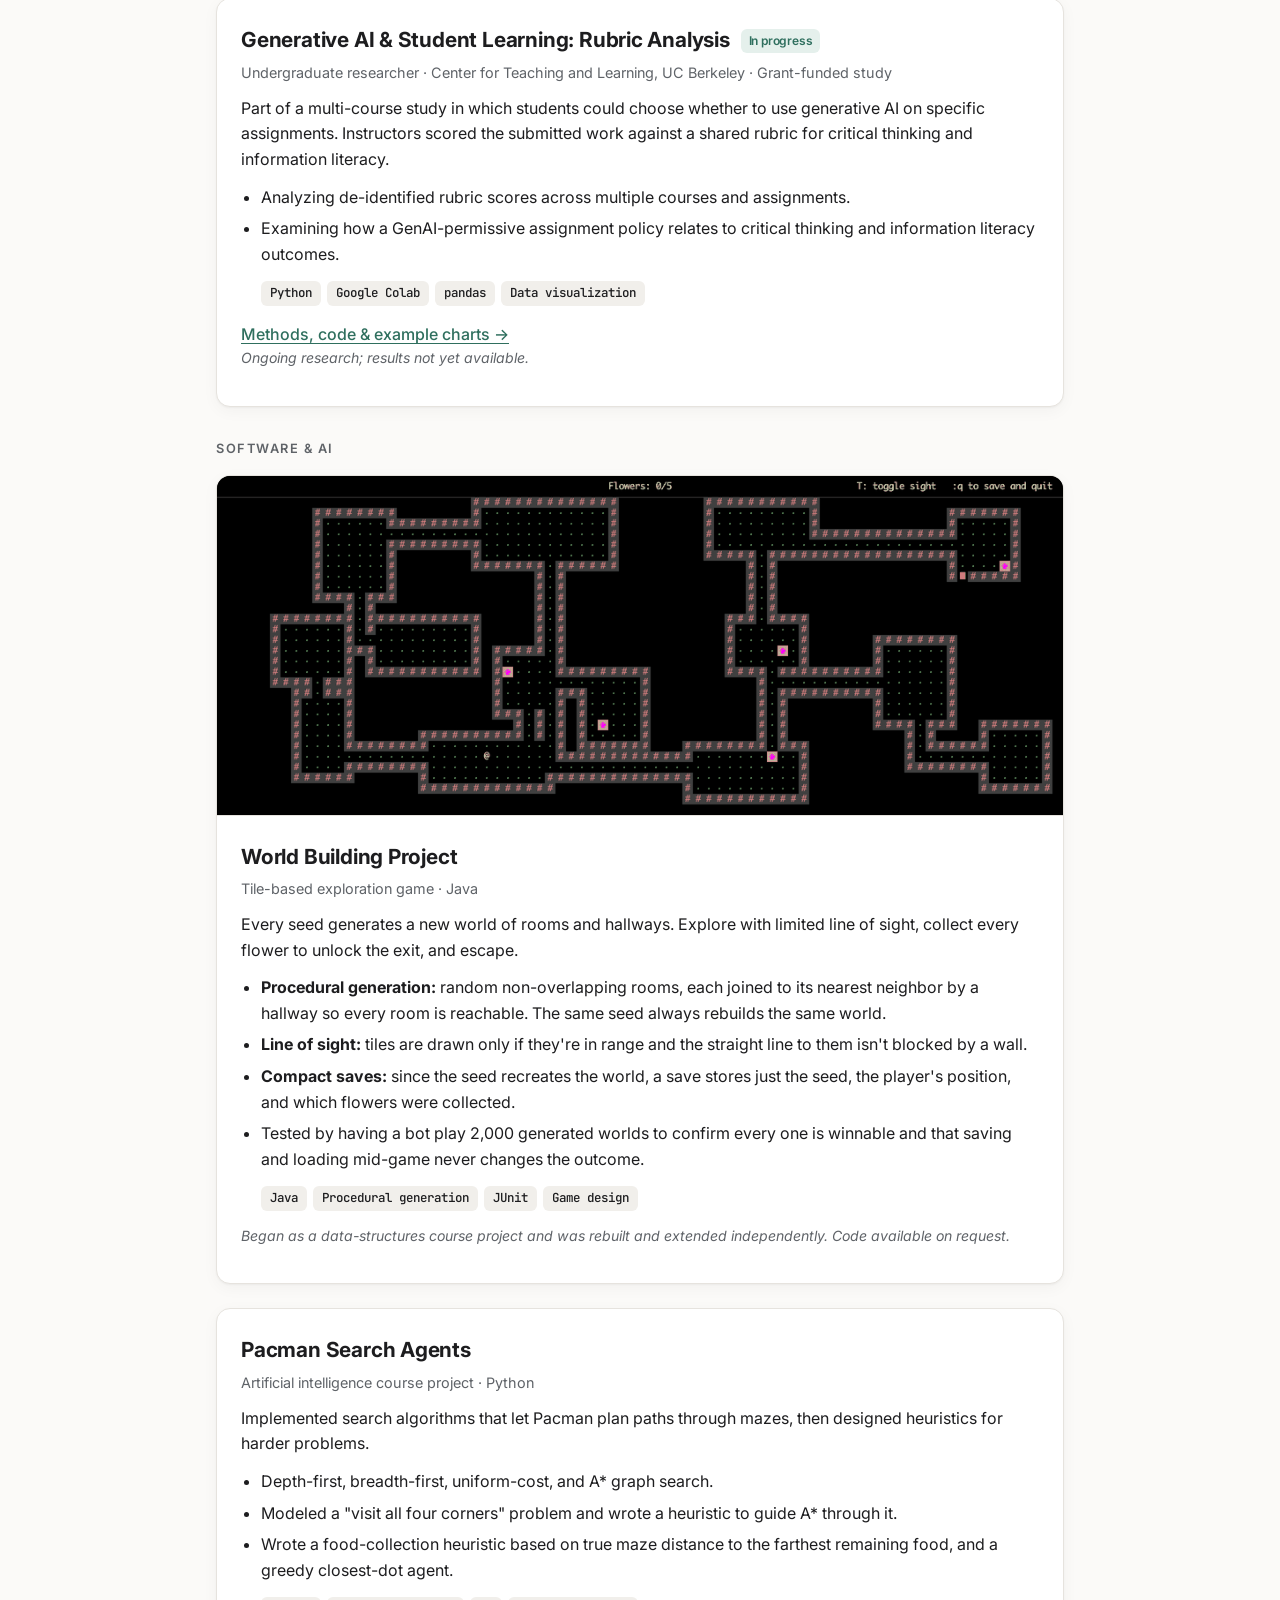
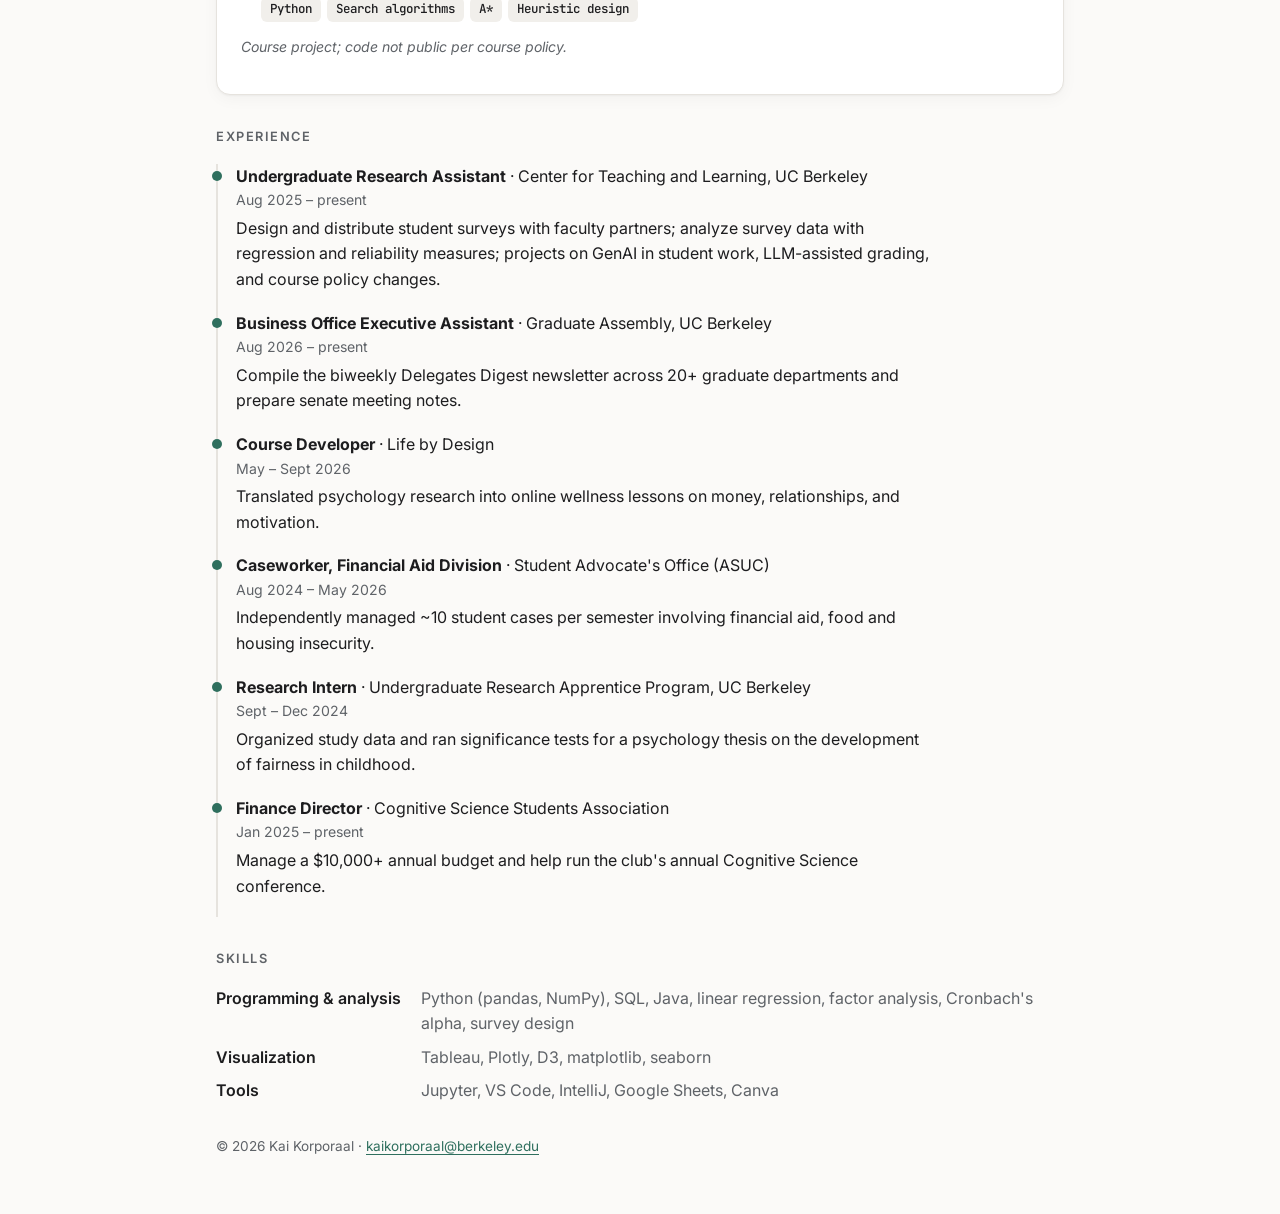
==== commit eb12a89a: "Name CTL and remove study findings; show methods and code only Co-Authored-By: Claude Opus 5.5 <nore" ====
--- a/index.html
+++ b/index.html
@@ -28,8 +28,8 @@
   <main>
     <h2 class="section">About</h2>
     <p class="about">I'm a double major in Cognitive Science and Data Science at UC Berkeley (expected Spring 2027),
-      with a minor in Asian American and Diaspora Studies. As an undergraduate research assistant at the
-      campus teaching and learning center, I design surveys for thousands of students and analyze the
+      with a minor in Asian American and Diaspora Studies. As an undergraduate research assistant at UC Berkeley's
+      Center for Teaching and Learning, I design surveys for thousands of students and analyze the
       results to help faculty improve their courses. I'm drawn to questions about how people learn and
       decide, and to answering them with data.</p>
 
@@ -60,7 +60,7 @@
     <article class="project">
       <div class="body">
         <h3>Student Perceptions of Grading</h3>
-        <p class="meta">Undergraduate researcher · University teaching &amp; learning center · Poster presented at a 2026 research symposium</p>
+        <p class="meta">Undergraduate researcher · Center for Teaching and Learning, UC Berkeley · Poster presented at a 2026 research symposium</p>
         <p>A mixed-methods study of how grading practices shape undergraduates' learning experiences. I led the
           quantitative analysis of a pre-survey measuring students' beliefs about grading, fixed mindset, and
           "brilliance" (whether academic success requires innate talent), which complemented the team's
@@ -70,19 +70,16 @@
           <li>Ran a factor analysis to identify which grading-belief items best captured the underlying construct.</li>
           <li>Compared constructs across demographic groups (STEM vs. non-STEM, first-generation status, income, gender).</li>
         </ul>
-        <p class="highlight"><strong>Takeaways:</strong> students largely rejected fixed-mindset views of intelligence, yet
-          many still believed some people have an innate gift for academics. Many agreed grades reflect learning,
-          while doubting that the highest grades mean the most learning.</p>
         <ul class="tags"><li>Python</li><li>pandas</li><li>Survey analysis</li><li>Reliability analysis</li><li>Factor analysis</li><li>Data visualization</li></ul>
         <div class="actions"><a href="research-grading.html">Methods, code &amp; example charts →</a></div>
-        <p class="note">Research data is confidential; methods and findings are summarized at the level presented publicly.</p>
+        <p class="note">Research data is confidential, so only the methods and my analysis code are shown; no study data or results.</p>
       </div>
     </article>
 
     <article class="project">
       <div class="body">
         <h3>Generative AI &amp; Student Learning: Rubric Analysis <span class="status">In progress</span></h3>
-        <p class="meta">Undergraduate researcher · University teaching &amp; learning center · Grant-funded study</p>
+        <p class="meta">Undergraduate researcher · Center for Teaching and Learning, UC Berkeley · Grant-funded study</p>
         <p>Part of a multi-course study in which students could choose whether to use generative AI on
           specific assignments. Instructors scored the submitted work against a shared rubric for critical
           thinking and information literacy.</p>
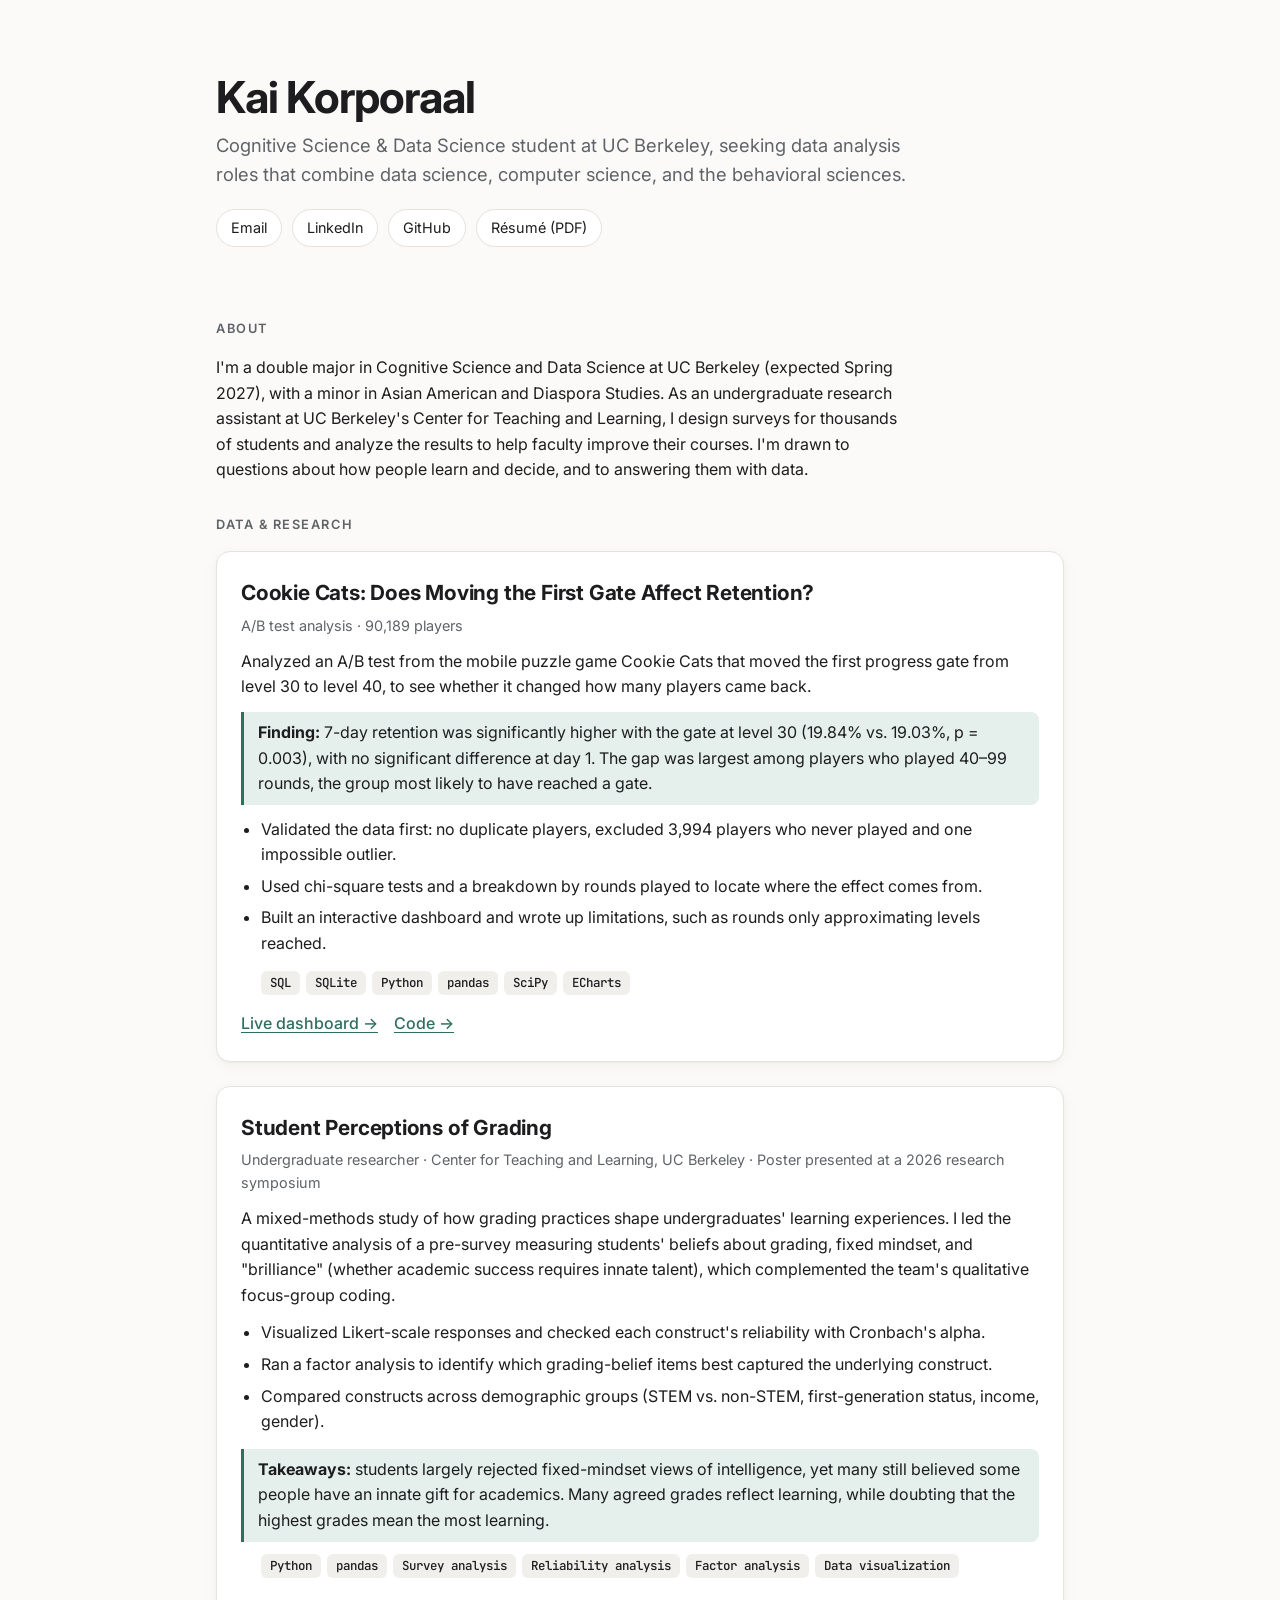
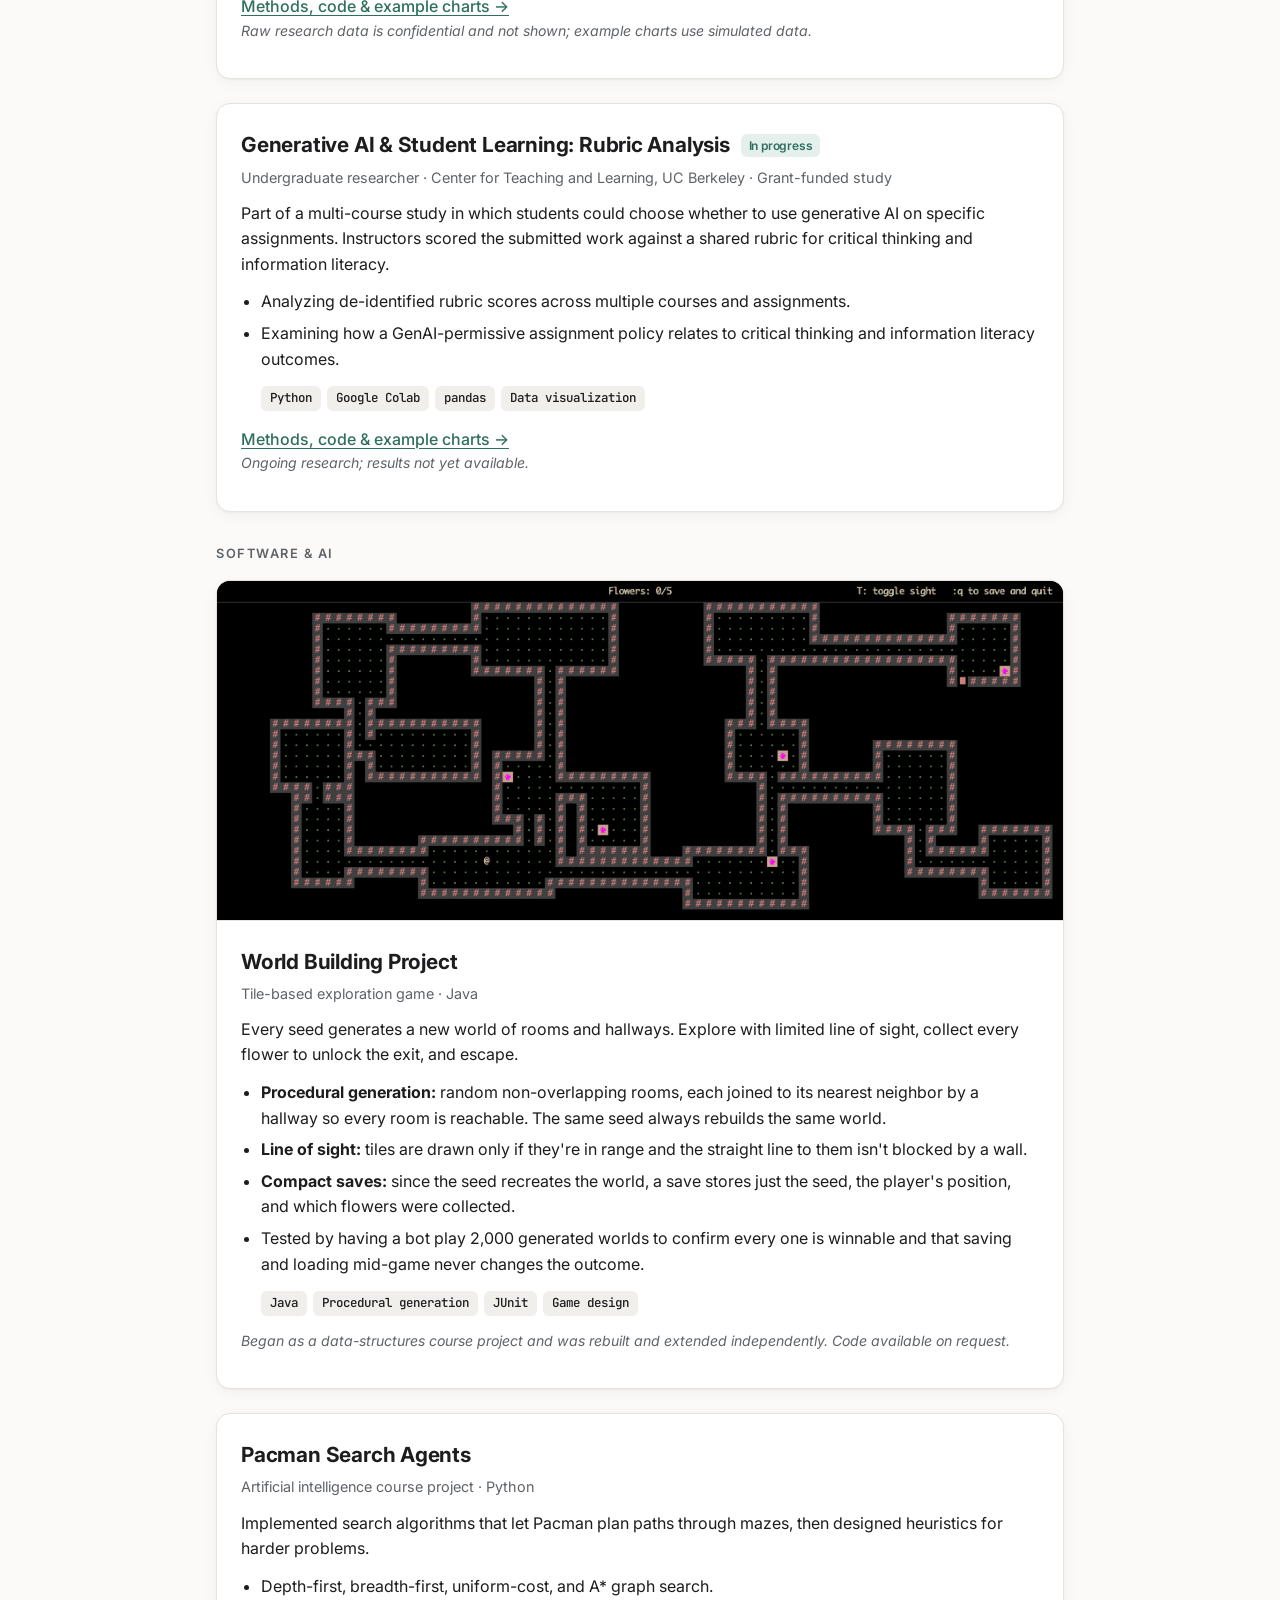
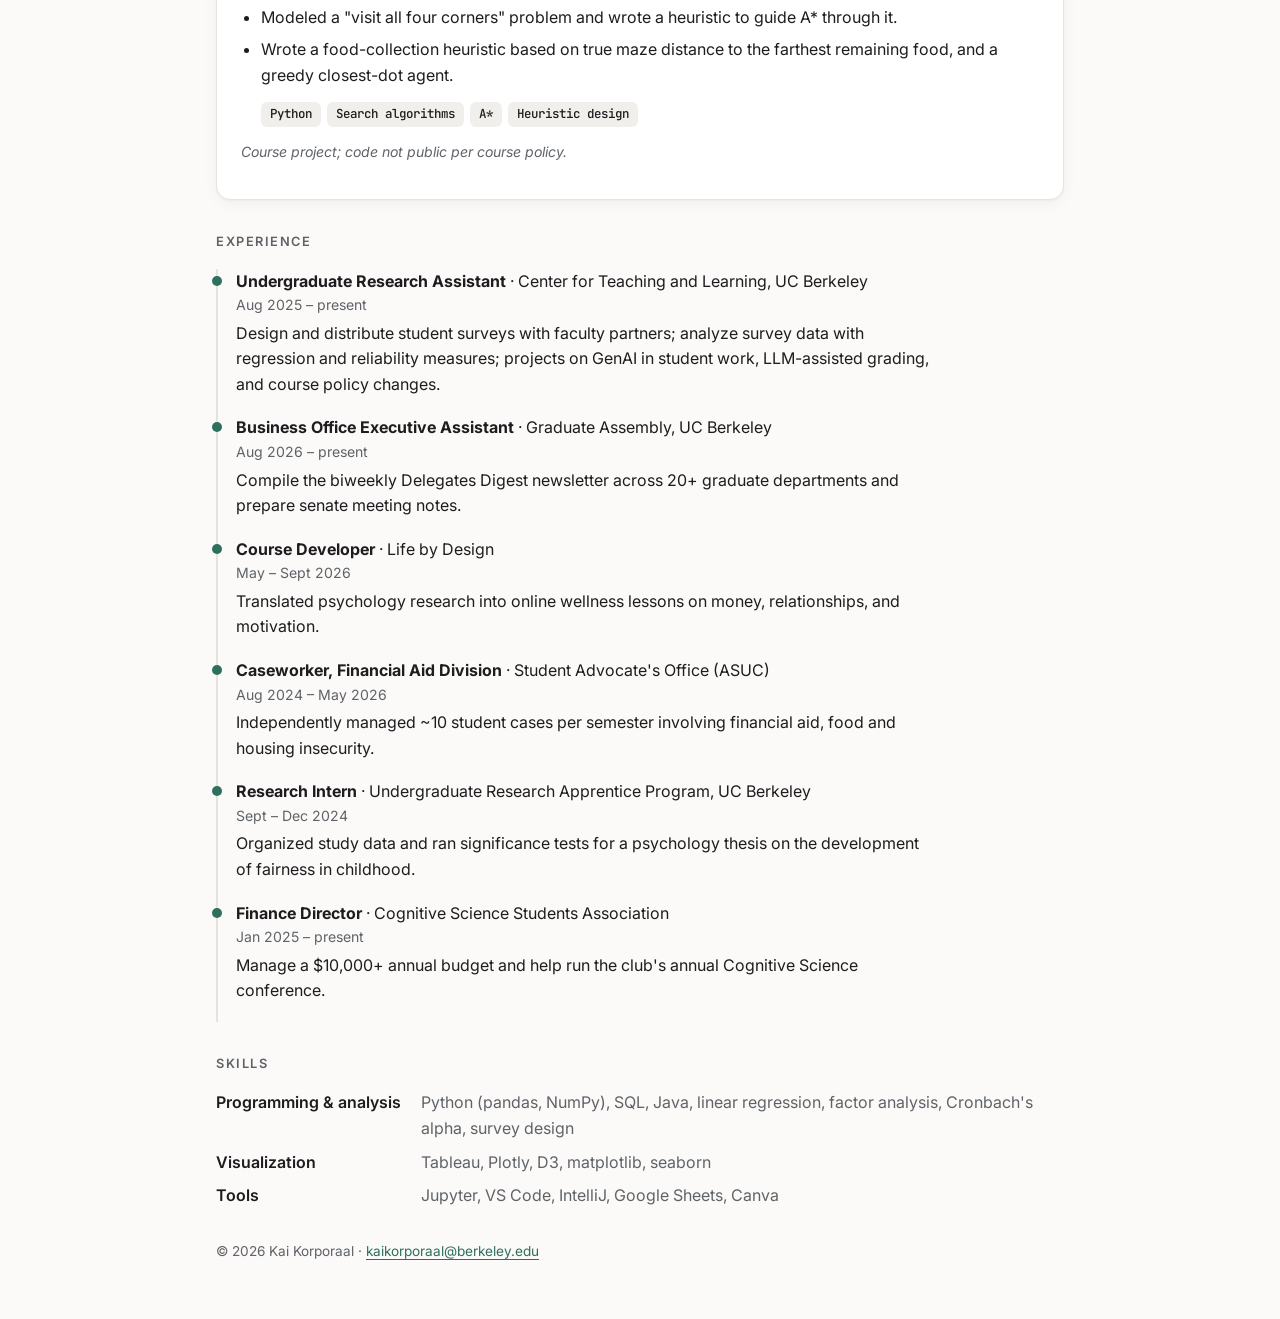
==== commit d544bc92: "Restore study takeaways; keep raw data out Co-Authored-By: Claude Opus 5.5 <noreply@anthropic.com>" ====
--- a/index.html
+++ b/index.html
@@ -70,9 +70,12 @@
           <li>Ran a factor analysis to identify which grading-belief items best captured the underlying construct.</li>
           <li>Compared constructs across demographic groups (STEM vs. non-STEM, first-generation status, income, gender).</li>
         </ul>
+        <p class="highlight"><strong>Takeaways:</strong> students largely rejected fixed-mindset views of intelligence, yet
+          many still believed some people have an innate gift for academics. Many agreed grades reflect learning,
+          while doubting that the highest grades mean the most learning.</p>
         <ul class="tags"><li>Python</li><li>pandas</li><li>Survey analysis</li><li>Reliability analysis</li><li>Factor analysis</li><li>Data visualization</li></ul>
         <div class="actions"><a href="research-grading.html">Methods, code &amp; example charts →</a></div>
-        <p class="note">Research data is confidential, so only the methods and my analysis code are shown; no study data or results.</p>
+        <p class="note">Raw research data is confidential and not shown; example charts use simulated data.</p>
       </div>
     </article>
 
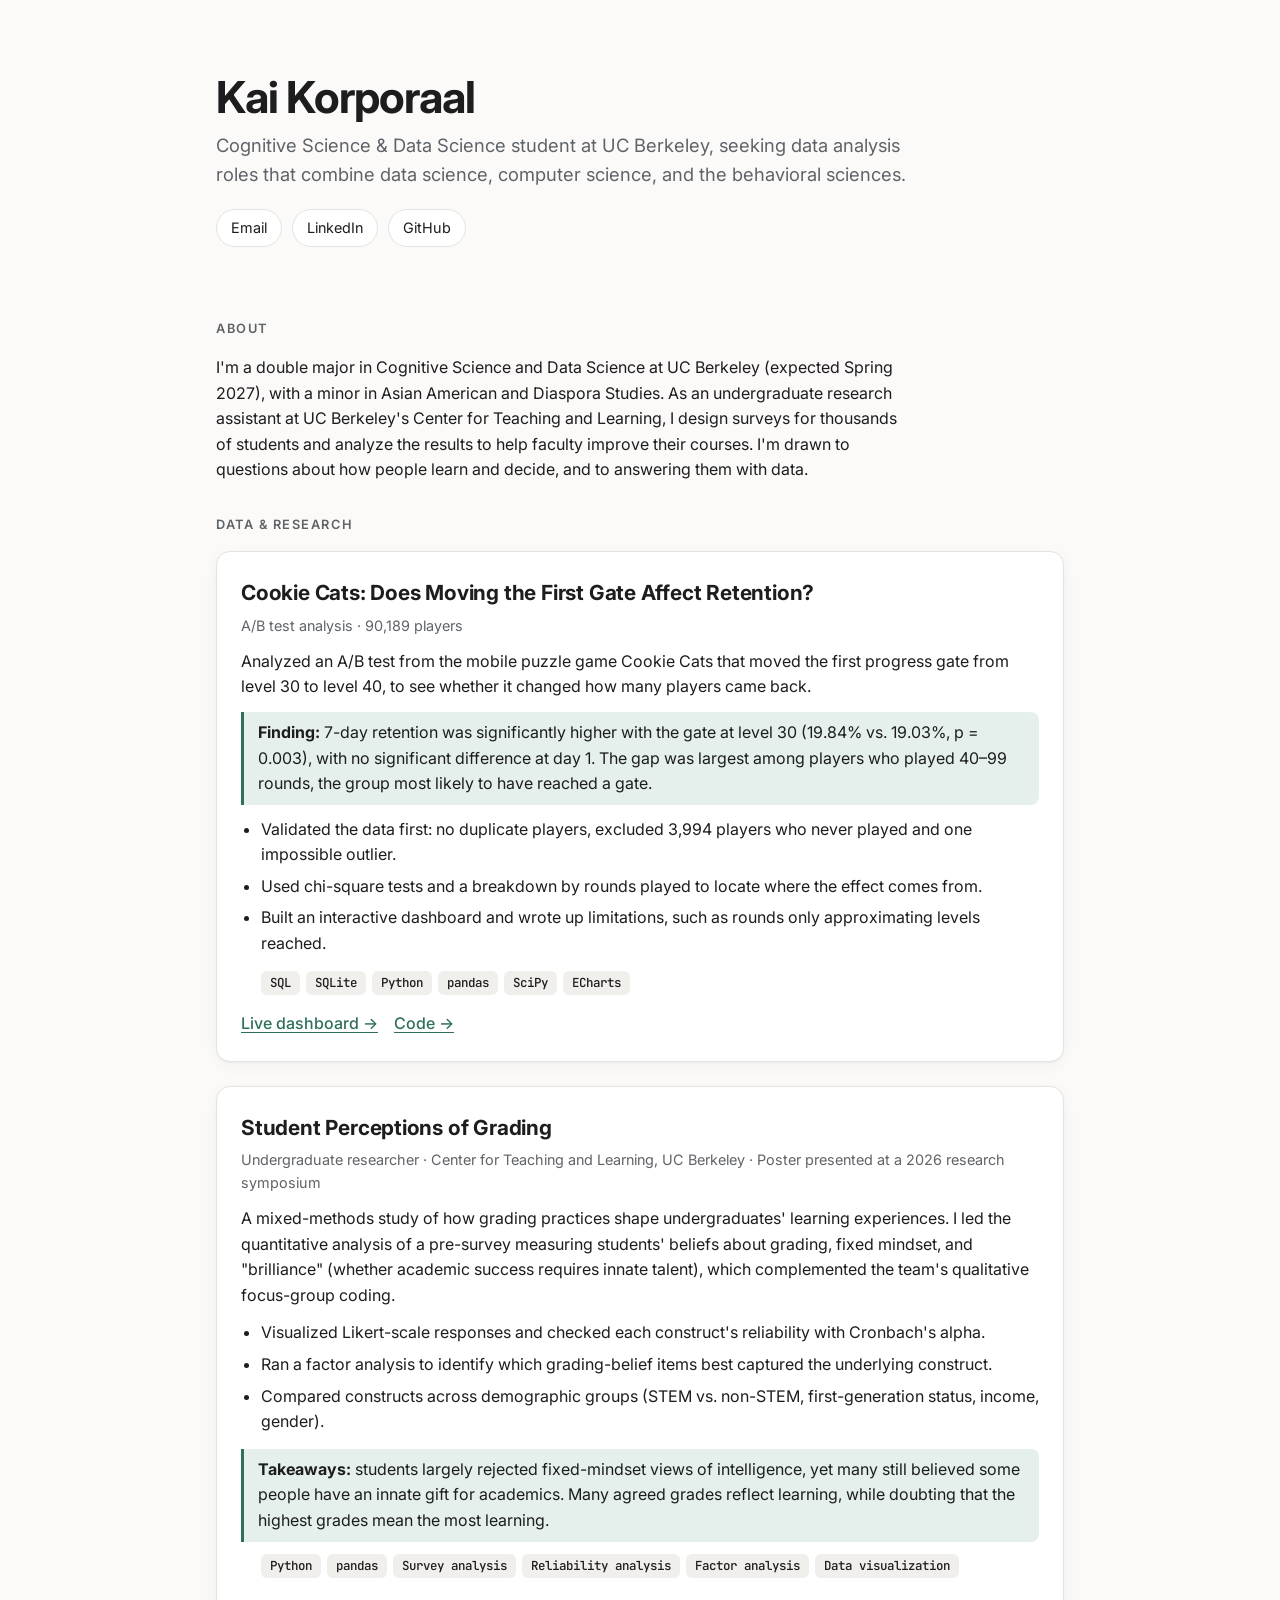
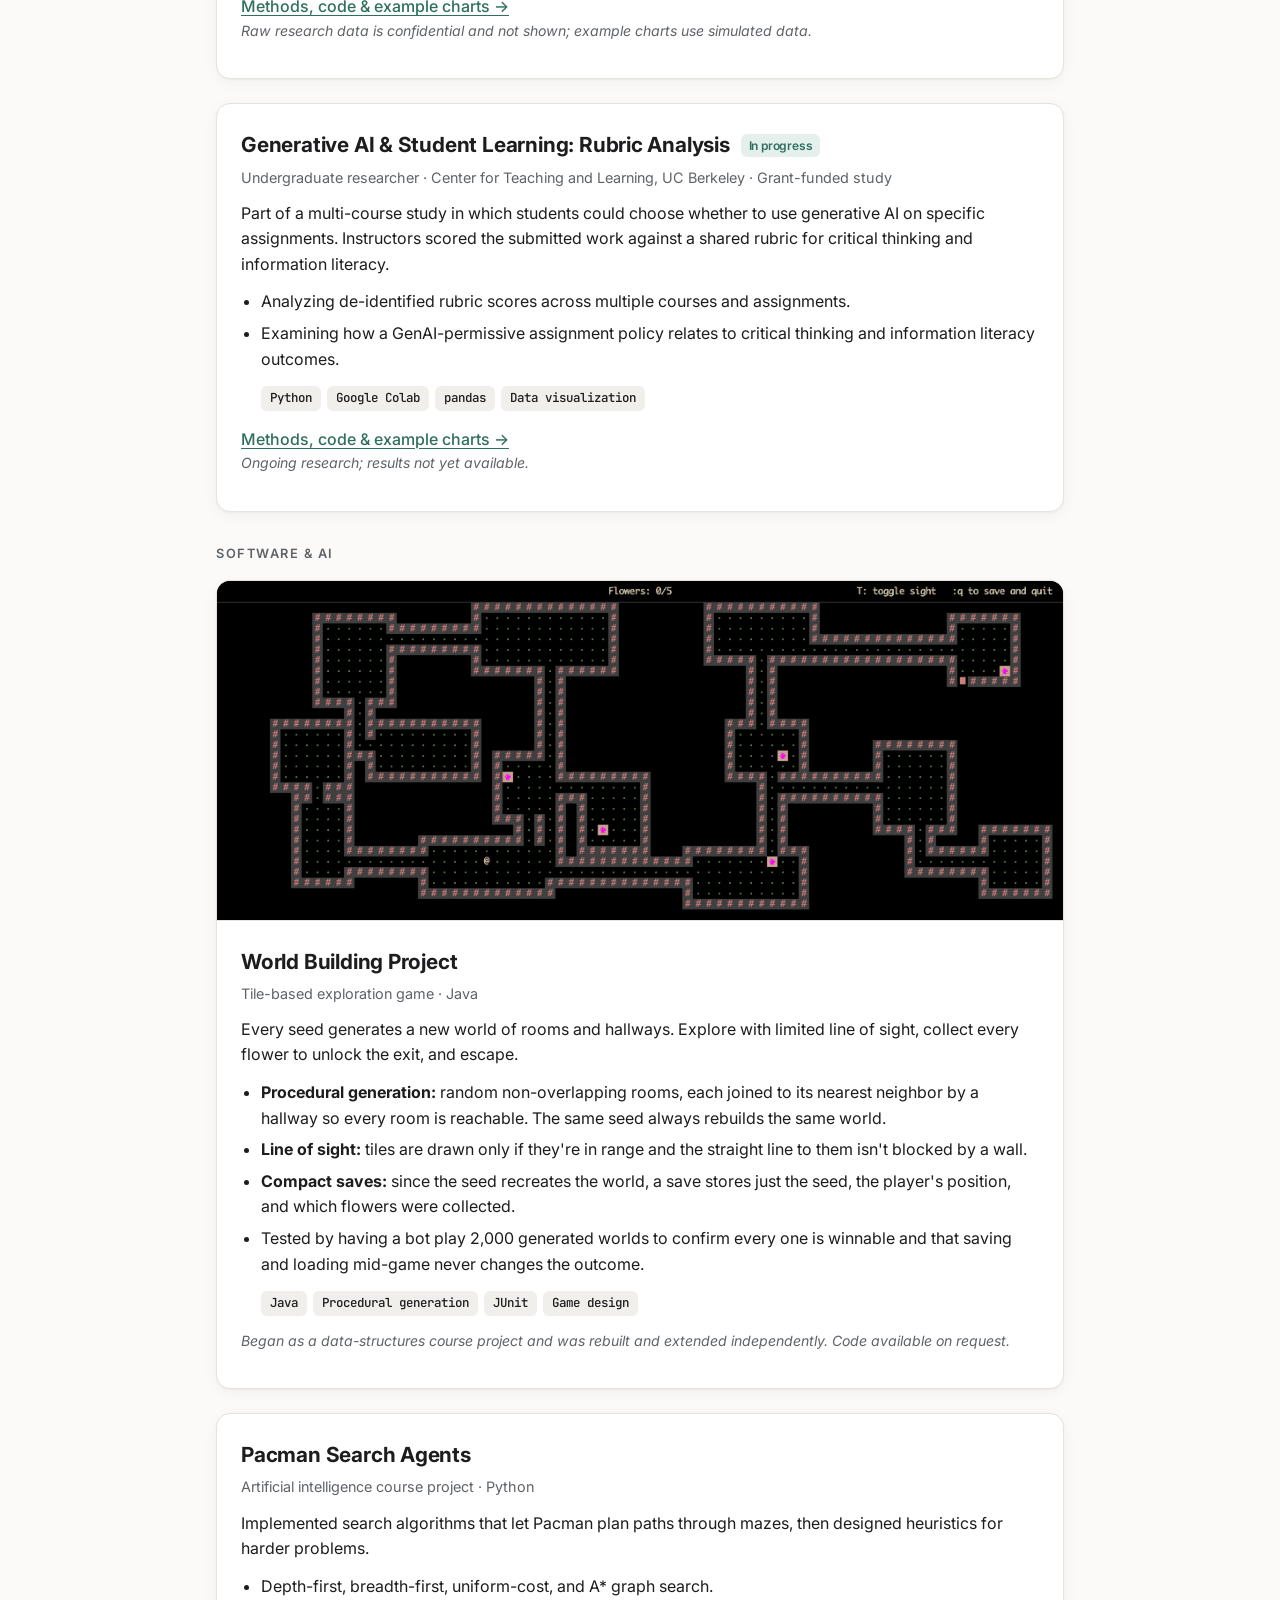
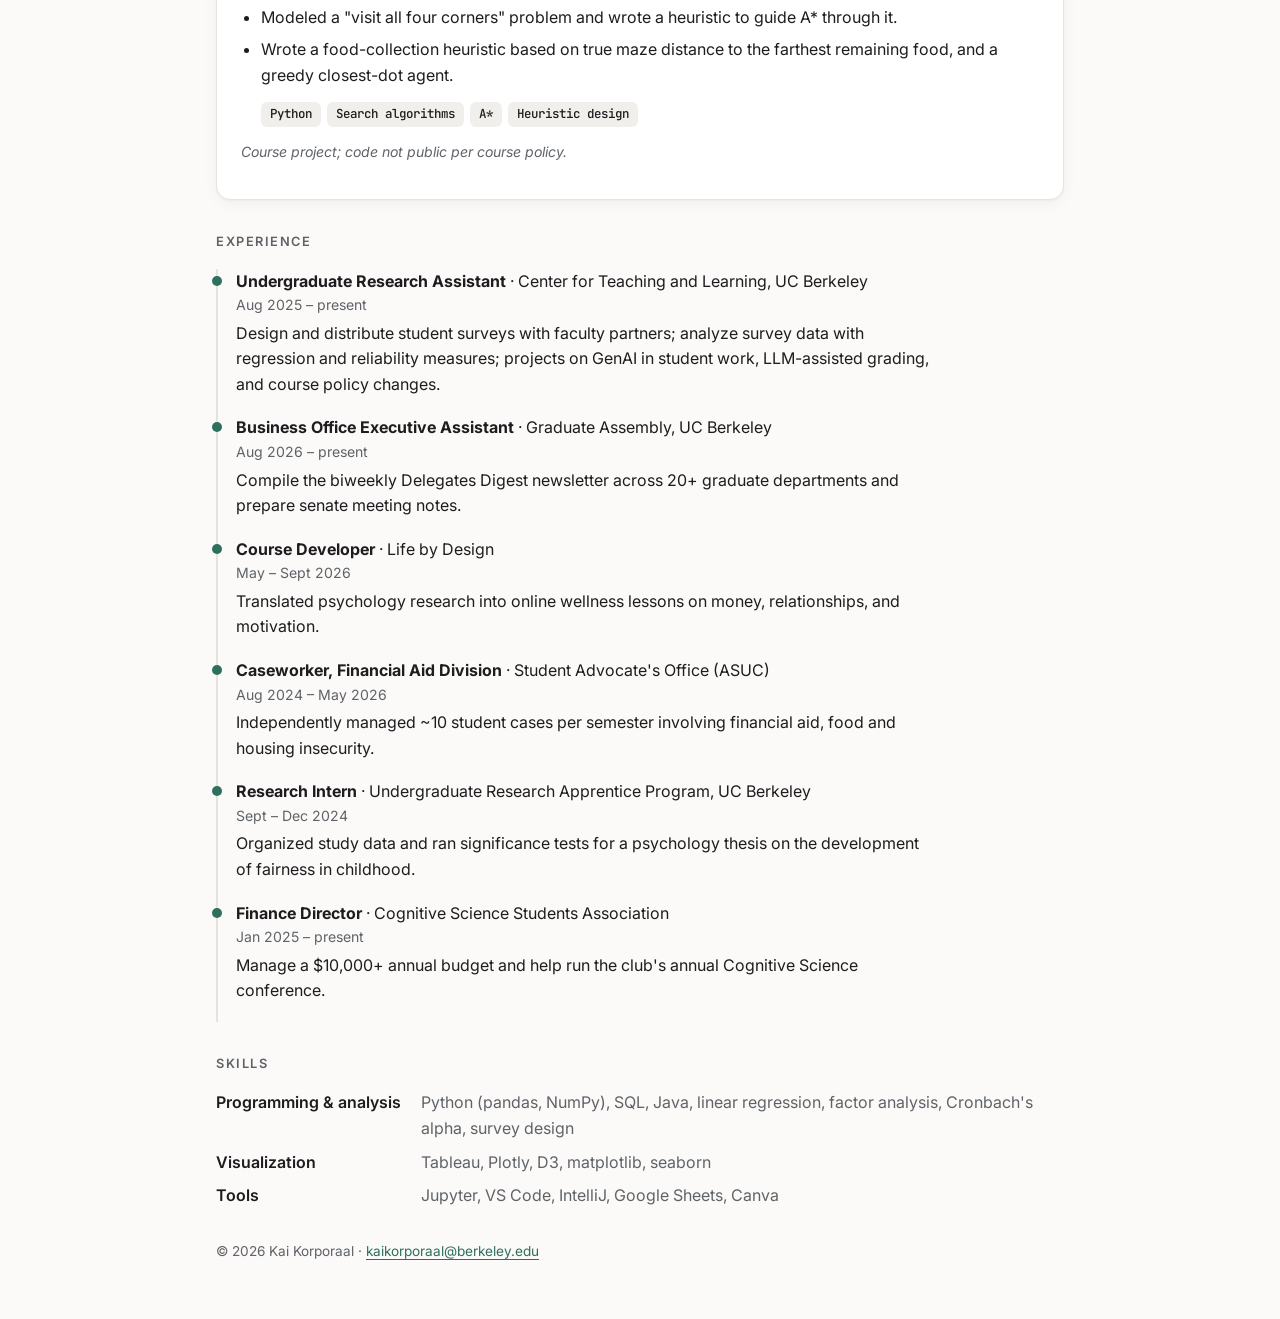
==== commit 7d9efe59: "Remove résumé link Co-Authored-By: Claude Opus 5.5 <noreply@anthropic.com>" ====
--- a/index.html
+++ b/index.html
@@ -21,7 +21,6 @@
       <a href="mailto:kaikorporaal@berkeley.edu">Email</a>
       <a href="https://www.linkedin.com/in/kai-korporaal-39133924b">LinkedIn</a>
       <a href="https://github.com/kaikorporaal28">GitHub</a>
-      <a href="assets/Kai_Korporaal_Resume.pdf">Résumé (PDF)</a>
     </nav>
   </header>
 
